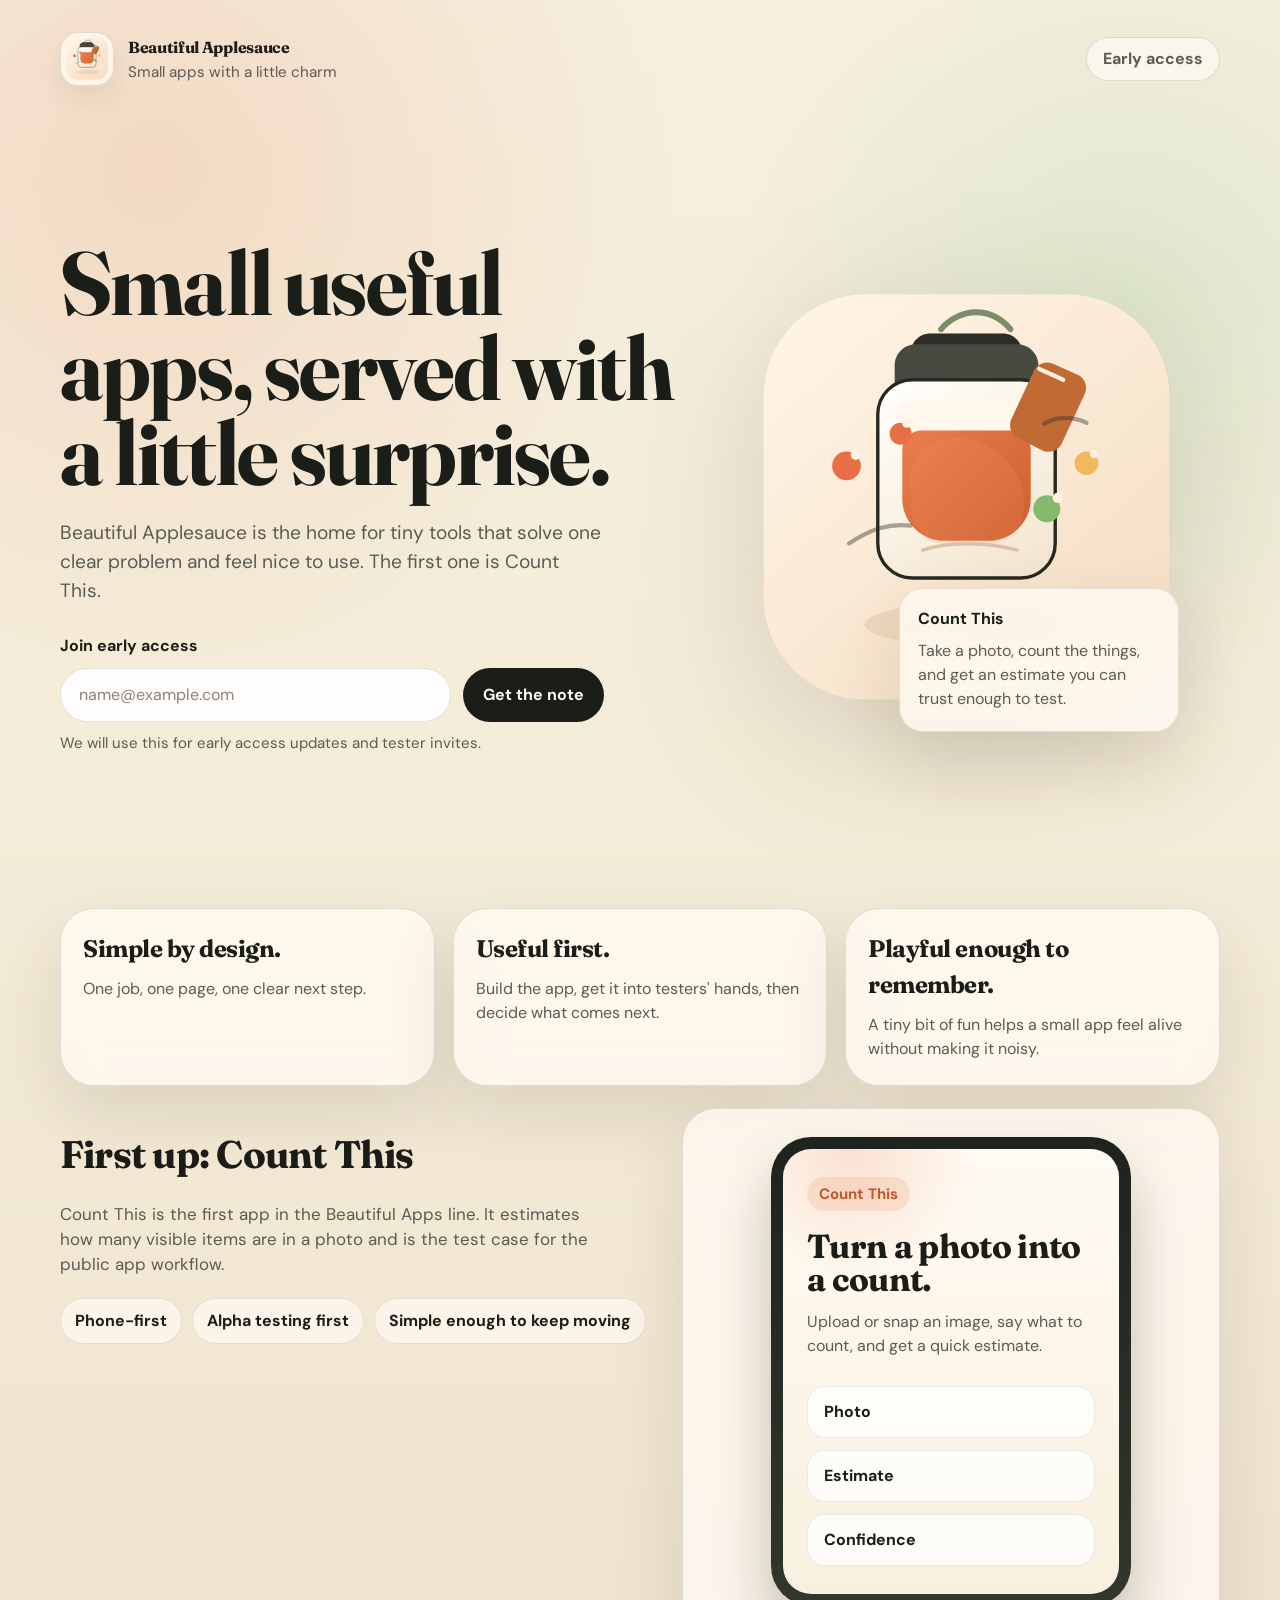
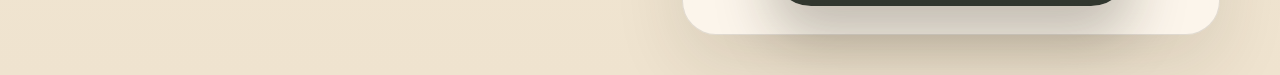
==== index.html @ a37e6dd3 "initial beautiful applesauce site" ====
<!doctype html>
<html lang="en">
  <head>
    <meta charset="UTF-8" />
    <meta name="viewport" content="width=device-width, initial-scale=1.0" />
    <meta name="description" content="Beautiful Applesauce is a playful, simple launch page for Beautiful Apps and the first test app, Count This." />
    <meta name="theme-color" content="#f4ead7" />
    <title>Beautiful Applesauce</title>
    <link rel="preconnect" href="https://fonts.googleapis.com" />
    <link rel="preconnect" href="https://fonts.gstatic.com" crossorigin />
    <link
      href="https://fonts.googleapis.com/css2?family=Fraunces:opsz,wght@9..144,400;9..144,500;9..144,700&family=DM+Sans:wght@400;500;700&display=swap"
      rel="stylesheet"
    />
    <link rel="stylesheet" href="assets/styles.css" />
  </head>
  <body>
    <div class="page-shell">
      <header class="site-header">
        <a class="brand" href="/" aria-label="Beautiful Applesauce home">
          <span class="brand-mark" aria-hidden="true">
            <img src="assets/hero-mark.svg" alt="" />
          </span>
          <span class="brand-copy">
            <span class="brand-name">Beautiful Applesauce</span>
            <span class="brand-subtitle">Small apps with a little charm</span>
          </span>
        </a>
        <a class="header-link" href="mailto:hello@beautifulapplesauce.com?subject=Beautiful%20Applesauce%20early%20access">Early access</a>
      </header>

      <main>
        <section class="hero">
          <div class="hero-copy">
            <h1>Small useful apps, served with a little surprise.</h1>
            <p class="lead">
              Beautiful Applesauce is the home for tiny tools that solve one clear problem and feel nice to use.
              The first one is Count This.
            </p>

            <form class="signup" id="signup-form">
              <label for="signup-email">Join early access</label>
              <div class="signup-row">
                <input id="signup-email" name="email" type="email" placeholder="name@example.com" autocomplete="email" />
                <button type="submit">Get the note</button>
              </div>
              <p class="signup-note">We will use this for early access updates and tester invites.</p>
            </form>
          </div>

          <div class="hero-visual" aria-hidden="true">
            <img src="assets/hero-mark.svg" alt="" class="hero-art" />
            <div class="visual-card">
              <p class="visual-title">Count This</p>
              <p class="visual-body">Take a photo, count the things, and get an estimate you can trust enough to test.</p>
            </div>
          </div>
        </section>

        <section class="feature-band">
          <div class="feature">
            <h2>Simple by design.</h2>
            <p>One job, one page, one clear next step.</p>
          </div>
          <div class="feature">
            <h2>Useful first.</h2>
            <p>Build the app, get it into testers' hands, then decide what comes next.</p>
          </div>
          <div class="feature">
            <h2>Playful enough to remember.</h2>
            <p>A tiny bit of fun helps a small app feel alive without making it noisy.</p>
          </div>
        </section>

        <section class="app-teaser" id="count-this">
          <div class="teaser-copy">
            <h2>First up: Count This</h2>
            <p>
              Count This is the first app in the Beautiful Apps line. It estimates how many visible items are in a photo and
              is the test case for the public app workflow.
            </p>
            <ul>
              <li>Phone-first</li>
              <li>Alpha testing first</li>
              <li>Simple enough to keep moving</li>
            </ul>
          </div>
          <div class="teaser-panel">
            <div class="phone-shell">
              <div class="phone-screen">
                <span class="chip">Count This</span>
                <h3>Turn a photo into a count.</h3>
                <p>Upload or snap an image, say what to count, and get a quick estimate.</p>
                <div class="phone-stats">
                  <span>Photo</span>
                  <span>Estimate</span>
                  <span>Confidence</span>
                </div>
              </div>
            </div>
          </div>
        </section>
      </main>
    </div>
    <script src="assets/site.js"></script>
  </body>
</html>
---- assets/styles.css ----
:root {
  --bg: #f6efdf;
  --bg-alt: #f2e2c8;
  --surface: rgba(255, 250, 242, 0.78);
  --surface-strong: #fff8ee;
  --text: #1b1d18;
  --muted: #5a5c54;
  --line: rgba(27, 29, 24, 0.12);
  --accent: #e36f3d;
  --accent-dark: #c6552a;
  --accent-soft: #f8d2bf;
  --shadow: 0 28px 70px rgba(47, 39, 21, 0.12);
  --radius-xl: 34px;
  --radius-lg: 26px;
  --radius-md: 18px;
  --radius-sm: 12px;
  --max: 1160px;
}

* {
  box-sizing: border-box;
}

html {
  scroll-behavior: smooth;
}

body {
  margin: 0;
  min-height: 100vh;
  color: var(--text);
  background:
    radial-gradient(circle at 12% 10%, rgba(227, 111, 61, 0.16), transparent 28%),
    radial-gradient(circle at 88% 18%, rgba(189, 221, 183, 0.4), transparent 22%),
    linear-gradient(180deg, var(--bg) 0%, #f4ecd8 50%, #efe3cf 100%);
  font-family: "DM Sans", system-ui, sans-serif;
  line-height: 1.5;
}

body.links-page {
  background:
    radial-gradient(circle at 50% 0%, rgba(227, 111, 61, 0.12), transparent 26%),
    linear-gradient(180deg, var(--bg) 0%, #f1e4d1 100%);
}

a {
  color: inherit;
  text-decoration: none;
}

button,
input {
  font: inherit;
}

.page-shell {
  width: min(var(--max), calc(100vw - 48px));
  margin: 0 auto;
  padding: 24px 0 40px;
}

.site-header {
  display: flex;
  align-items: center;
  justify-content: space-between;
  gap: 16px;
  padding: 8px 0 26px;
}

.site-header.compact {
  padding-bottom: 18px;
}

.brand {
  display: inline-flex;
  align-items: center;
  gap: 14px;
}

.brand-mark {
  display: grid;
  place-items: center;
  width: 54px;
  height: 54px;
  border-radius: 18px;
  background: rgba(255, 248, 238, 0.84);
  border: 1px solid var(--line);
  box-shadow: 0 12px 26px rgba(54, 38, 16, 0.08);
  overflow: hidden;
}

.brand-mark img,
.hero-art {
  display: block;
  width: 100%;
  height: 100%;
  object-fit: cover;
}

.brand-copy {
  display: grid;
  gap: 2px;
}

.brand-name,
.hero h1,
.feature h2,
.app-teaser h2,
.phone-screen h3,
.links-intro h1,
.link-card h2 {
  font-family: "Fraunces", Georgia, serif;
  letter-spacing: -0.02em;
}

.brand-name {
  font-size: 1rem;
  font-weight: 700;
}

.brand-subtitle,
.header-link,
.signup-note,
.feature p,
.teaser-copy p,
.phone-screen p,
.links-intro p,
.link-card p {
  color: var(--muted);
}

.brand-subtitle {
  font-size: 0.95rem;
}

.header-link {
  display: inline-flex;
  align-items: center;
  min-height: 44px;
  padding: 0 16px;
  border-radius: 999px;
  border: 1px solid var(--line);
  background: rgba(255, 250, 244, 0.72);
  font-weight: 700;
}

.header-link.muted {
  font-weight: 500;
}

.hero {
  display: grid;
  grid-template-columns: minmax(0, 1.1fr) minmax(320px, 0.9fr);
  align-items: center;
  gap: 34px;
  min-height: calc(100vh - 130px);
}

.hero-copy {
  max-width: 700px;
}

.hero h1 {
  margin: 0;
  font-size: clamp(3.4rem, 7vw, 6.8rem);
  line-height: 0.95;
  max-width: 11ch;
}

.lead {
  margin: 24px 0 0;
  font-size: clamp(1.1rem, 1.5vw, 1.3rem);
  max-width: 34rem;
  color: var(--muted);
}

.signup {
  margin-top: 28px;
  display: grid;
  gap: 10px;
  max-width: 34rem;
}

.signup label {
  font-weight: 700;
}

.signup-row {
  display: flex;
  gap: 12px;
  flex-wrap: wrap;
}

.signup input {
  flex: 1 1 220px;
  min-height: 54px;
  padding: 0 18px;
  border-radius: 999px;
  border: 1px solid var(--line);
  background: rgba(255, 255, 255, 0.88);
  color: var(--text);
}

.signup input::placeholder {
  color: #8a8574;
}

.signup button,
.link-button {
  min-height: 54px;
  padding: 0 20px;
  border: 0;
  border-radius: 999px;
  background: var(--text);
  color: #fff8ef;
  font-weight: 700;
  display: inline-flex;
  align-items: center;
  justify-content: center;
  transition: transform 0.18s ease, background 0.18s ease;
}

.signup button:hover,
.link-button:hover,
.header-link:hover {
  transform: translateY(-1px);
}

.signup-note {
  margin: 0;
  font-size: 0.94rem;
}

.hero-visual {
  position: relative;
  display: grid;
  place-items: center;
  min-height: 560px;
}

.hero-art {
  width: min(100%, 540px);
  height: auto;
  filter: drop-shadow(0 36px 70px rgba(55, 37, 12, 0.16));
}

.visual-card {
  position: absolute;
  right: 8%;
  bottom: 8%;
  width: min(280px, 74%);
  padding: 18px 18px 20px;
  border-radius: 24px;
  border: 1px solid rgba(27, 29, 24, 0.1);
  background: rgba(255, 250, 242, 0.82);
  box-shadow: var(--shadow);
  backdrop-filter: blur(16px);
}

.visual-title,
.chip {
  margin: 0;
  font-weight: 700;
}

.visual-body {
  margin: 8px 0 0;
  color: var(--muted);
}

.feature-band {
  margin-top: 26px;
  display: grid;
  grid-template-columns: repeat(3, minmax(0, 1fr));
  gap: 18px;
}

.feature,
.teaser-panel,
.links-intro,
.link-card {
  border-radius: var(--radius-xl);
  border: 1px solid var(--line);
  background: var(--surface);
  box-shadow: var(--shadow);
  backdrop-filter: blur(18px);
}

.feature {
  padding: 22px 22px 24px;
}

.feature h2 {
  margin: 0 0 10px;
  font-size: 1.5rem;
}

.feature p {
  margin: 0;
}

.app-teaser {
  margin-top: 22px;
  display: grid;
  grid-template-columns: minmax(0, 1fr) minmax(360px, 0.9fr);
  gap: 24px;
  align-items: stretch;
}

.teaser-copy {
  padding: 18px 8px 18px 0;
}

.app-teaser h2 {
  margin: 0;
  font-size: clamp(2.2rem, 3vw, 3.3rem);
}

.teaser-copy p {
  margin: 18px 0 0;
  max-width: 34rem;
  font-size: 1.06rem;
}

.teaser-copy ul {
  margin: 20px 0 0;
  padding: 0;
  list-style: none;
  display: flex;
  flex-wrap: wrap;
  gap: 10px;
}

.teaser-copy li {
  padding: 10px 14px;
  border-radius: 999px;
  border: 1px solid rgba(27, 29, 24, 0.1);
  background: rgba(255, 248, 238, 0.8);
  font-weight: 700;
}

.teaser-panel {
  display: grid;
  place-items: center;
  padding: 28px;
}

.phone-shell {
  width: min(100%, 360px);
  padding: 12px;
  border-radius: 40px;
  background: linear-gradient(180deg, #1f221d, #31372f);
  box-shadow: 0 32px 56px rgba(23, 18, 8, 0.25);
}

.phone-screen {
  min-height: 440px;
  border-radius: 28px;
  padding: 28px 24px;
  background:
    radial-gradient(circle at 20% 0%, rgba(227, 111, 61, 0.18), transparent 24%),
    linear-gradient(180deg, #fffaf2 0%, #f8f0df 100%);
}

.chip {
  display: inline-flex;
  align-items: center;
  min-height: 34px;
  padding: 0 12px;
  border-radius: 999px;
  background: rgba(227, 111, 61, 0.14);
  color: var(--accent-dark);
  font-size: 0.94rem;
}

.phone-screen h3 {
  margin: 18px 0 0;
  font-size: clamp(1.9rem, 2.6vw, 2.5rem);
  line-height: 1;
}

.phone-screen p {
  margin: 14px 0 0;
  font-size: 1rem;
}

.phone-stats {
  margin-top: 28px;
  display: grid;
  gap: 12px;
}

.phone-stats span {
  display: flex;
  align-items: center;
  min-height: 52px;
  padding: 0 16px;
  border-radius: 18px;
  background: rgba(255, 255, 255, 0.76);
  border: 1px solid rgba(27, 29, 24, 0.08);
  font-weight: 700;
}

.links-shell {
  width: min(860px, calc(100vw - 48px));
}

.links-main {
  display: grid;
  gap: 18px;
  padding-bottom: 12px;
}

.links-intro {
  padding: 28px;
}

.links-intro h1 {
  margin: 0;
  font-size: clamp(2.4rem, 4vw, 4rem);
}

.links-intro p {
  margin: 14px 0 0;
  max-width: 42rem;
  font-size: 1.06rem;
}

.link-list {
  display: grid;
  gap: 16px;
}

.link-card {
  display: flex;
  align-items: center;
  justify-content: space-between;
  gap: 18px;
  padding: 24px 26px;
}

.link-card h2 {
  margin: 0;
  font-size: 1.8rem;
}

.link-card p {
  margin: 8px 0 0;
}

.link-button {
  flex: 0 0 auto;
  white-space: nowrap;
}

@media (max-width: 980px) {
  .hero,
  .app-teaser,
  .feature-band {
    grid-template-columns: 1fr;
  }

  .hero {
    min-height: auto;
    padding-top: 8px;
  }

  .hero-visual {
    min-height: 0;
    order: -1;
  }

  .feature-band {
    margin-top: 20px;
  }
}

@media (max-width: 720px) {
  .page-shell {
    width: min(var(--max), calc(100vw - 28px));
    padding-top: 16px;
  }

  .site-header,
  .link-card {
    flex-direction: column;
    align-items: flex-start;
  }

  .hero h1 {
    max-width: 12ch;
    font-size: clamp(3rem, 14vw, 4.6rem);
  }

  .signup-row {
    width: 100%;
  }

  .signup button,
  .link-button {
    width: 100%;
  }

  .visual-card {
    position: static;
    width: 100%;
    margin-top: 14px;
  }
}
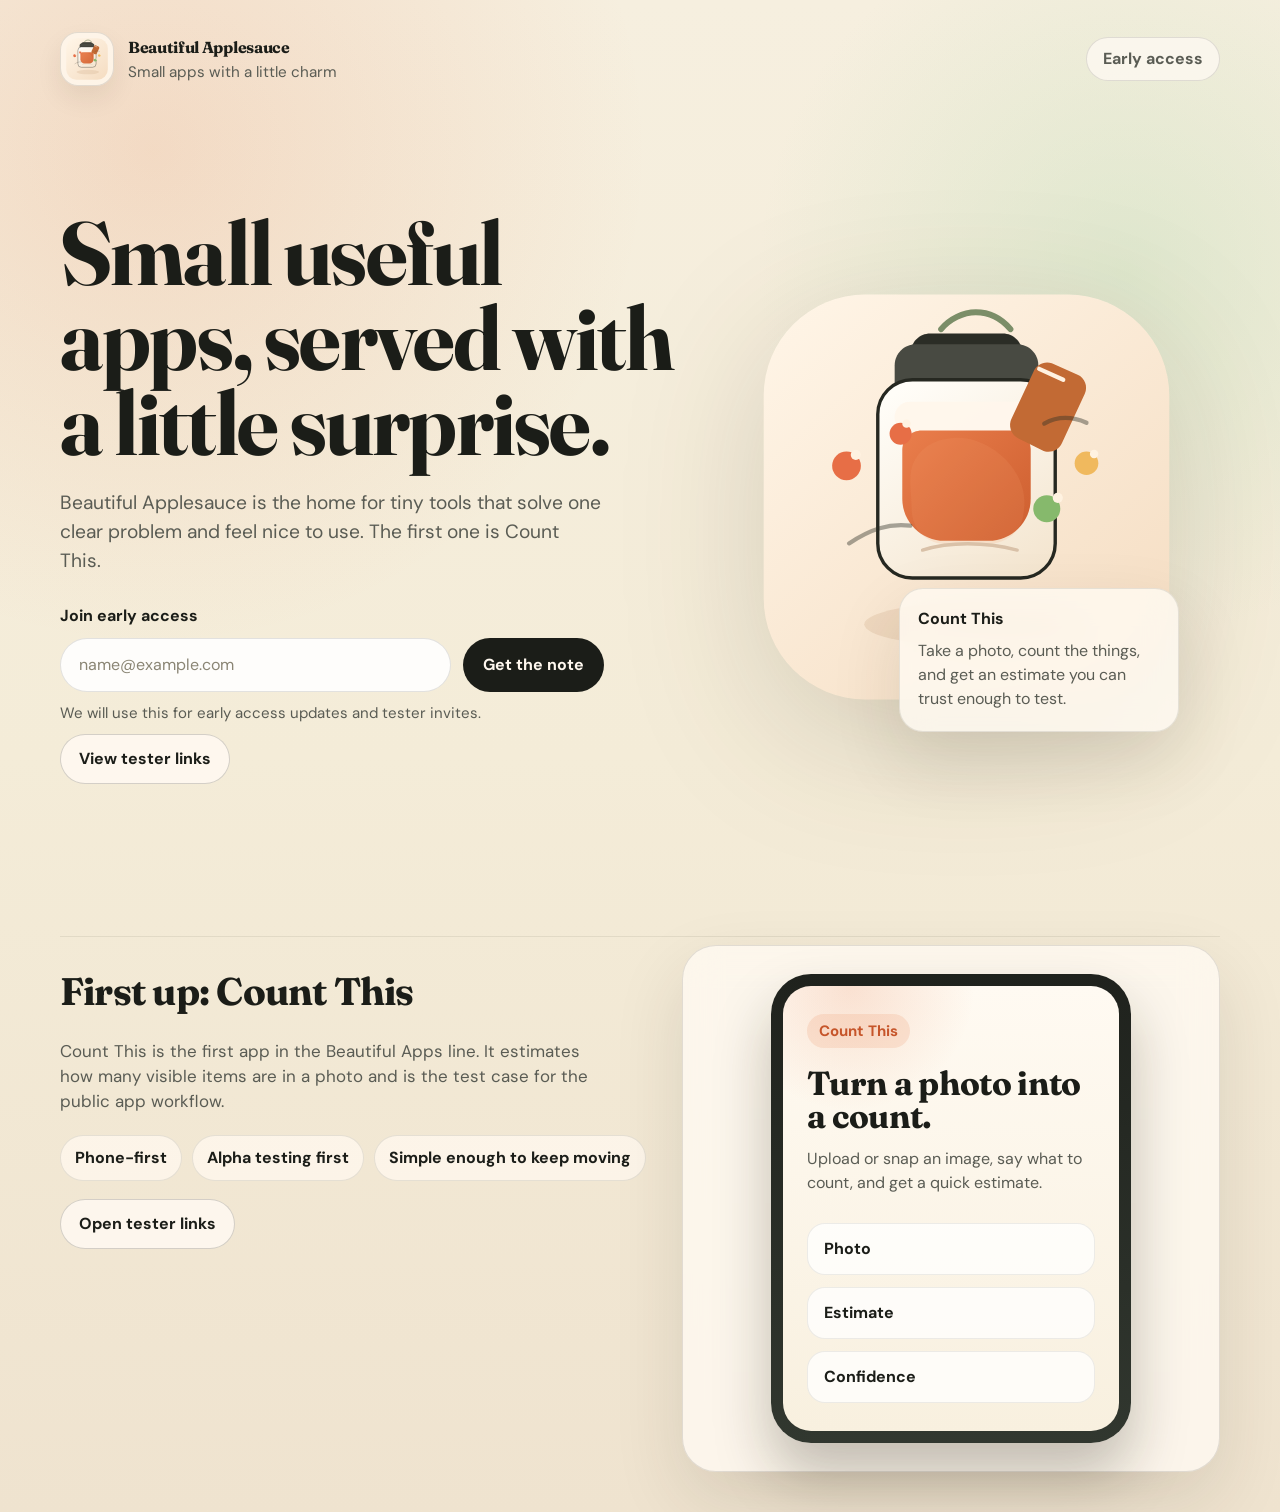
==== commit 2fa75474: "refine landing page" ====
--- a/index.html
+++ b/index.html
@@ -45,6 +45,7 @@
                 <button type="submit">Get the note</button>
               </div>
               <p class="signup-note">We will use this for early access updates and tester invites.</p>
+              <a class="secondary-button" href="/links">View tester links</a>
             </form>
           </div>
 
@@ -54,21 +55,6 @@
               <p class="visual-title">Count This</p>
               <p class="visual-body">Take a photo, count the things, and get an estimate you can trust enough to test.</p>
             </div>
-          </div>
-        </section>
-
-        <section class="feature-band">
-          <div class="feature">
-            <h2>Simple by design.</h2>
-            <p>One job, one page, one clear next step.</p>
-          </div>
-          <div class="feature">
-            <h2>Useful first.</h2>
-            <p>Build the app, get it into testers' hands, then decide what comes next.</p>
-          </div>
-          <div class="feature">
-            <h2>Playful enough to remember.</h2>
-            <p>A tiny bit of fun helps a small app feel alive without making it noisy.</p>
           </div>
         </section>
 
@@ -84,6 +70,7 @@
               <li>Alpha testing first</li>
               <li>Simple enough to keep moving</li>
             </ul>
+            <a class="teaser-button" href="/links">Open tester links</a>
           </div>
           <div class="teaser-panel">
             <div class="phone-shell">
--- a/assets/styles.css
+++ b/assets/styles.css
@@ -231,6 +231,26 @@
   font-size: 0.94rem;
 }
 
+.secondary-button,
+.teaser-button {
+  display: inline-flex;
+  align-items: center;
+  justify-content: center;
+  min-height: 50px;
+  padding: 0 18px;
+  border-radius: 999px;
+  border: 1px solid rgba(27, 29, 24, 0.18);
+  background: rgba(255, 250, 242, 0.84);
+  font-weight: 700;
+  width: fit-content;
+  transition: transform 0.18s ease, background 0.18s ease;
+}
+
+.secondary-button:hover,
+.teaser-button:hover {
+  transform: translateY(-1px);
+}
+
 .hero-visual {
   position: relative;
   display: grid;
@@ -268,14 +288,6 @@
   color: var(--muted);
 }
 
-.feature-band {
-  margin-top: 26px;
-  display: grid;
-  grid-template-columns: repeat(3, minmax(0, 1fr));
-  gap: 18px;
-}
-
-.feature,
 .teaser-panel,
 .links-intro,
 .link-card {
@@ -286,25 +298,14 @@
   backdrop-filter: blur(18px);
 }
 
-.feature {
-  padding: 22px 22px 24px;
-}
-
-.feature h2 {
-  margin: 0 0 10px;
-  font-size: 1.5rem;
-}
-
-.feature p {
-  margin: 0;
-}
-
 .app-teaser {
-  margin-top: 22px;
+  margin-top: 54px;
   display: grid;
   grid-template-columns: minmax(0, 1fr) minmax(360px, 0.9fr);
   gap: 24px;
   align-items: stretch;
+  padding-top: 8px;
+  border-top: 1px solid rgba(27, 29, 24, 0.08);
 }
 
 .teaser-copy {
@@ -339,6 +340,11 @@
   font-weight: 700;
 }
 
+.teaser-button {
+  margin-top: 18px;
+  color: var(--text);
+}
+
 .teaser-panel {
   display: grid;
   place-items: center;
@@ -470,9 +476,6 @@
     order: -1;
   }
 
-  .feature-band {
-    margin-top: 20px;
-  }
 }
 
 @media (max-width: 720px) {
@@ -507,4 +510,3 @@
     margin-top: 14px;
   }
 }
-
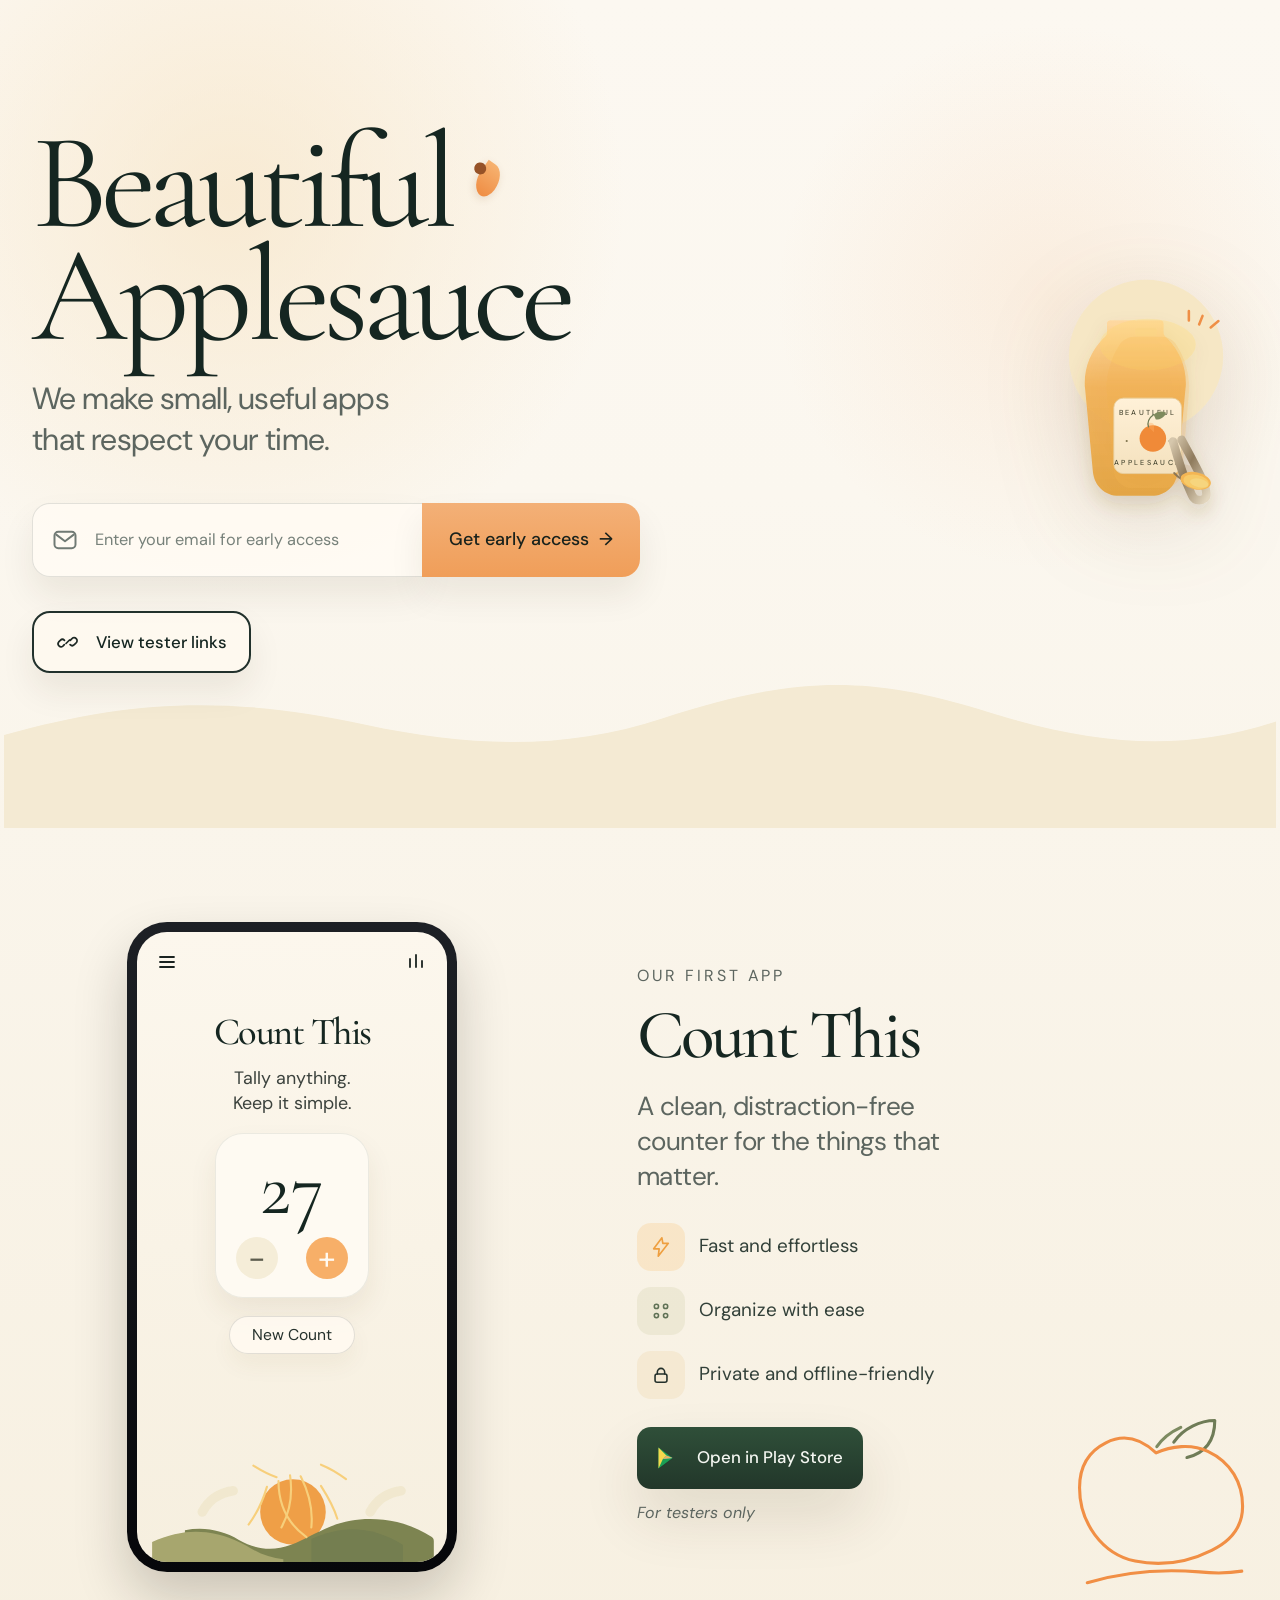
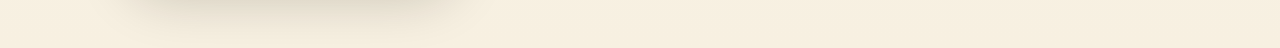
==== commit 67184c8e: "match landing page to mockup" ====
--- a/index.html
+++ b/index.html
@@ -3,92 +3,326 @@
   <head>
     <meta charset="UTF-8" />
     <meta name="viewport" content="width=device-width, initial-scale=1.0" />
-    <meta name="description" content="Beautiful Applesauce is a playful, simple launch page for Beautiful Apps and the first test app, Count This." />
-    <meta name="theme-color" content="#f4ead7" />
+    <meta
+      name="description"
+      content="Beautiful Applesauce makes small, useful apps that respect your time. Count This is the first alpha app."
+    />
+    <meta name="theme-color" content="#fbf7ef" />
     <title>Beautiful Applesauce</title>
     <link rel="preconnect" href="https://fonts.googleapis.com" />
     <link rel="preconnect" href="https://fonts.gstatic.com" crossorigin />
     <link
-      href="https://fonts.googleapis.com/css2?family=Fraunces:opsz,wght@9..144,400;9..144,500;9..144,700&family=DM+Sans:wght@400;500;700&display=swap"
+      href="https://fonts.googleapis.com/css2?family=Cormorant+Garamond:wght@400;500;600;700&family=DM+Sans:wght@400;500;700&display=swap"
       rel="stylesheet"
     />
     <link rel="stylesheet" href="assets/styles.css" />
   </head>
-  <body>
-    <div class="page-shell">
-      <header class="site-header">
-        <a class="brand" href="/" aria-label="Beautiful Applesauce home">
-          <span class="brand-mark" aria-hidden="true">
-            <img src="assets/hero-mark.svg" alt="" />
-          </span>
-          <span class="brand-copy">
-            <span class="brand-name">Beautiful Applesauce</span>
-            <span class="brand-subtitle">Small apps with a little charm</span>
-          </span>
-        </a>
-        <a class="header-link" href="mailto:hello@beautifulapplesauce.com?subject=Beautiful%20Applesauce%20early%20access">Early access</a>
-      </header>
-
-      <main>
-        <section class="hero">
-          <div class="hero-copy">
-            <h1>Small useful apps, served with a little surprise.</h1>
-            <p class="lead">
-              Beautiful Applesauce is the home for tiny tools that solve one clear problem and feel nice to use.
-              The first one is Count This.
-            </p>
-
-            <form class="signup" id="signup-form">
-              <label for="signup-email">Join early access</label>
-              <div class="signup-row">
-                <input id="signup-email" name="email" type="email" placeholder="name@example.com" autocomplete="email" />
-                <button type="submit">Get the note</button>
+  <body class="home-page">
+    <main class="page">
+      <section class="hero-section">
+        <div class="hero-copy">
+          <div class="title-wrap">
+            <h1 class="hero-title">
+              <span>Beautiful</span>
+              <span>Applesauce</span>
+            </h1>
+            <span class="title-mark" aria-hidden="true"></span>
+          </div>
+
+          <p class="hero-lede">We make small, useful apps that respect your time.</p>
+
+          <form class="early-access" id="signup-form">
+            <div class="signup-row">
+              <label class="signup-field" for="signup-email">
+                <svg class="field-icon" viewBox="0 0 24 24" aria-hidden="true">
+                  <rect x="3" y="5" width="18" height="14" rx="3.2" fill="none" stroke="currentColor" stroke-width="1.7" />
+                  <path d="M4.5 7.4 12 13.1 19.5 7.4" fill="none" stroke="currentColor" stroke-width="1.7" stroke-linecap="round" stroke-linejoin="round" />
+                </svg>
+                <input
+                  id="signup-email"
+                  name="email"
+                  type="email"
+                  placeholder="Enter your email for early access"
+                  autocomplete="email"
+                />
+              </label>
+
+              <button type="submit" class="primary-button">
+                <span>Get early access</span>
+                <span aria-hidden="true">&rarr;</span>
+              </button>
+            </div>
+          </form>
+
+          <a class="ghost-button" href="/links">
+            <svg class="ghost-icon" viewBox="0 0 24 24" aria-hidden="true">
+              <path
+                d="M10 13.5 13.5 10m-5.2 4.7-1.4 1.4a3 3 0 0 1-4.2-4.2l1.6-1.6a3 3 0 0 1 4.2 0m5.8 0 1.4-1.4a3 3 0 1 1 4.2 4.2l-1.6 1.6a3 3 0 0 1-4.2 0"
+                fill="none"
+                stroke="currentColor"
+                stroke-width="1.7"
+                stroke-linecap="round"
+                stroke-linejoin="round"
+              />
+            </svg>
+            <span>View tester links</span>
+          </a>
+        </div>
+
+        <div class="hero-art" aria-hidden="true">
+          <svg class="jar-illustration" viewBox="0 0 700 640" role="presentation">
+            <defs>
+              <linearGradient id="jarGlass" x1="0%" x2="0%" y1="0%" y2="100%">
+                <stop offset="0%" stop-color="#ffd79d" stop-opacity="0.98" />
+                <stop offset="38%" stop-color="#f2ad4d" stop-opacity="0.94" />
+                <stop offset="100%" stop-color="#e49f34" stop-opacity="0.98" />
+              </linearGradient>
+              <linearGradient id="jarLabel" x1="0%" x2="0%" y1="0%" y2="100%">
+                <stop offset="0%" stop-color="#fff1d8" />
+                <stop offset="100%" stop-color="#f4e1bd" />
+              </linearGradient>
+              <linearGradient id="spoonMetal" x1="0%" x2="100%" y1="0%" y2="100%">
+                <stop offset="0%" stop-color="#d6c7ac" />
+                <stop offset="45%" stop-color="#8f7b5d" />
+                <stop offset="100%" stop-color="#e3d7bf" />
+              </linearGradient>
+              <filter id="jarShadow" x="-20%" y="-20%" width="160%" height="170%">
+                <feDropShadow dx="0" dy="22" stdDeviation="20" flood-color="#7a5e28" flood-opacity="0.18" />
+              </filter>
+            </defs>
+
+            <ellipse cx="462" cy="250" rx="180" ry="178" fill="#f6e7c5" />
+            <g transform="translate(0 8)" filter="url(#jarShadow)">
+              <ellipse cx="490" cy="510" rx="98" ry="20" fill="#af8b54" opacity="0.18" />
+              <g transform="translate(370 158)">
+                <path
+                  d="M65 8c0-6 4-8 8-8h52c4 0 8 2 8 8v22c0 6 6 10 10 14 26 27 42 62 42 103 0 5 0 9-1 14l-18 192c-3 33-28 57-61 57h-76c-33 0-58-24-61-57l-18-192c-1-5-1-9-1-14 0-41 16-76 42-103 4-4 10-8 10-14V8c0-6 4-8 8-8h56c4 0 8 2 8 8Z"
+                  fill="url(#jarGlass)"
+                  opacity="0.9"
+                />
+                <path
+                  d="M73 18h38c3 0 6 2 6 5v9c0 3-3 6-6 6H73c-3 0-6-3-6-6v-9c0-3 3-5 6-5Z"
+                  fill="#f8d58c"
+                  opacity="0.45"
+                />
+                <ellipse cx="96" cy="57" rx="112" ry="60" fill="#ffd86a" opacity="0.28" />
+                <path
+                  d="M0 160c0-38 11-73 30-102 8-12 21-19 34-19h65c14 0 26 7 34 19 19 29 30 64 30 102l-16 190c-2 24-21 42-45 42H61c-24 0-43-18-45-42L0 160Z"
+                  fill="#f6b24d"
+                  opacity="0.22"
+                />
+                <rect x="17" y="182" width="158" height="176" rx="22" fill="url(#jarLabel)" stroke="#e8cf9f" stroke-width="2" />
+                <text
+                  x="96"
+                  y="221"
+                  text-anchor="middle"
+                  font-family="DM Sans, Arial, sans-serif"
+                  font-size="17"
+                  font-weight="500"
+                  letter-spacing="0.32em"
+                  fill="#4c4b36"
+                >
+                  BEAUTIFUL
+                </text>
+                <text
+                  x="96"
+                  y="337"
+                  text-anchor="middle"
+                  font-family="DM Sans, Arial, sans-serif"
+                  font-size="17"
+                  font-weight="500"
+                  letter-spacing="0.32em"
+                  fill="#4c4b36"
+                >
+                  APPLESAUCE
+                </text>
+                <path d="M77 276c0-17 14-31 31-31s31 14 31 31-14 31-31 31-31-14-31-31Z" fill="#f08a37" />
+                <path d="M95 247c0-10 16-10 16 0v15" fill="#ffac63" opacity="0.4" />
+                <path d="M98 249c-4-12 1-21 12-29" fill="none" stroke="#6e7b55" stroke-width="3" stroke-linecap="round" />
+                <path d="M110 221c9-9 19-9 29-5-4 10-12 16-24 16" fill="#7e8a5d" />
+                <circle cx="47" cy="282" r="2.5" fill="#7f734e" />
+                <circle cx="147" cy="282" r="2.5" fill="#7f734e" />
+              </g>
+
+              <path
+                d="M545 437c17 32 34 63 46 88 7 15 12 31 12 39 0 8-7 14-17 14-8 0-14-5-17-12-17-36-33-85-44-125"
+                fill="none"
+                stroke="url(#spoonMetal)"
+                stroke-width="20"
+                stroke-linecap="round"
+              />
+              <path
+                d="M596 524c-5 4-14 8-25 9-18 2-32-5-43-18"
+                fill="none"
+                stroke="#7d6b52"
+                stroke-width="5"
+                stroke-linecap="round"
+                opacity="0.85"
+              />
+              <ellipse cx="578" cy="533" rx="36" ry="20" transform="rotate(12 578 533)" fill="#f4b553" />
+              <ellipse cx="579" cy="535" rx="30" ry="16" transform="rotate(12 579 535)" fill="#f7ca68" />
+              <ellipse cx="586" cy="538" rx="22" ry="10" transform="rotate(12 586 538)" fill="#f5d783" opacity="0.8" />
+            </g>
+
+            <path d="M562 167v-22m24 31 8-20m19 27 18-15" fill="none" stroke="#ef8f46" stroke-width="6" stroke-linecap="round" />
+          </svg>
+        </div>
+
+        <svg class="wave-divider" viewBox="0 0 1440 180" preserveAspectRatio="none" aria-hidden="true">
+          <path
+            d="M0 92C150 56 264 56 408 82c123 22 229 24 338-6 143-39 229-42 360-8 132 35 227 40 334 11v101H0V92Z"
+            fill="#f4ead3"
+          />
+        </svg>
+      </section>
+
+      <section class="feature-section">
+        <div class="phone-figure" aria-hidden="true">
+          <div class="phone-shell">
+            <div class="phone-screen">
+              <div class="phone-top">
+                <svg class="top-icon" viewBox="0 0 24 24" aria-hidden="true">
+                  <path d="M5 7h14M5 12h14M5 17h14" fill="none" stroke="currentColor" stroke-width="1.8" stroke-linecap="round" />
+                </svg>
+                <svg class="top-icon bars" viewBox="0 0 24 24" aria-hidden="true">
+                  <path d="M6 17V9m6 8V5m6 12v-6" fill="none" stroke="currentColor" stroke-width="1.8" stroke-linecap="round" />
+                </svg>
               </div>
-              <p class="signup-note">We will use this for early access updates and tester invites.</p>
-              <a class="secondary-button" href="/links">View tester links</a>
-            </form>
-          </div>
-
-          <div class="hero-visual" aria-hidden="true">
-            <img src="assets/hero-mark.svg" alt="" class="hero-art" />
-            <div class="visual-card">
-              <p class="visual-title">Count This</p>
-              <p class="visual-body">Take a photo, count the things, and get an estimate you can trust enough to test.</p>
+
+              <div class="phone-copy">
+                <h2>Count This</h2>
+                <p>Tally anything.<br />Keep it simple.</p>
+              </div>
+
+              <div class="counter-card">
+                <span class="counter-value">27</span>
+                <div class="counter-actions">
+                  <span class="counter-dot">−</span>
+                  <span class="counter-dot plus">+</span>
+                </div>
+              </div>
+
+              <button class="new-count-button" type="button">New Count</button>
+
+              <svg class="landscape-art" viewBox="0 0 290 170" aria-hidden="true">
+                <defs>
+                  <linearGradient id="landSky" x1="0%" x2="0%" y1="0%" y2="100%">
+                    <stop offset="0%" stop-color="#fbf4df" />
+                    <stop offset="100%" stop-color="#f2e4bf" />
+                  </linearGradient>
+                </defs>
+                <rect x="0" y="0" width="290" height="170" fill="none" />
+                <circle cx="146" cy="114" r="34" fill="#ef9f47" />
+                <path
+                  d="M34 133c20-4 39 0 56 10 18 10 35 12 54 5 13-5 26-13 41-19 17-7 35-9 55-7 18 2 34 8 50 18 1 1 2 2 2 4v24H34Z"
+                  fill="#7d8451"
+                />
+                <path d="M0 145c20-9 38-12 56-10 17 2 32 8 47 17 10 6 21 10 33 11v8H0Z" fill="#a7a66e" />
+                <path d="M165 142c14-6 28-10 42-10 18 0 35 5 53 16v25h-95Z" fill="#747e50" />
+                <path d="M131 82c0 29 12 46 29 58" fill="none" stroke="#f7cf7b" stroke-width="2.2" stroke-linecap="round" />
+                <path d="M143 76c3 21 0 38-9 54" fill="none" stroke="#f7cf7b" stroke-width="2.2" stroke-linecap="round" />
+                <path d="M154 77c9 18 13 35 11 53" fill="none" stroke="#f7cf7b" stroke-width="2.2" stroke-linecap="round" />
+                <path d="M119 88c-4 14-10 27-19 39" fill="none" stroke="#f7cf7b" stroke-width="2.2" stroke-linecap="round" />
+                <path d="M175 87c7 11 13 21 17 34" fill="none" stroke="#f7cf7b" stroke-width="2.2" stroke-linecap="round" />
+                <path d="M105 66c8 5 15 9 24 12" fill="none" stroke="#f7cf7b" stroke-width="2.2" stroke-linecap="round" />
+                <path d="M175 65c10 4 18 9 26 15" fill="none" stroke="#f7cf7b" stroke-width="2.2" stroke-linecap="round" />
+                <path d="M52 114c7-13 18-20 32-22" fill="none" stroke="#efe5c7" stroke-width="10" stroke-linecap="round" opacity="0.65" />
+                <path d="M226 114c7-13 18-20 32-22" fill="none" stroke="#efe5c7" stroke-width="10" stroke-linecap="round" opacity="0.65" />
+              </svg>
             </div>
           </div>
-        </section>
-
-        <section class="app-teaser" id="count-this">
-          <div class="teaser-copy">
-            <h2>First up: Count This</h2>
-            <p>
-              Count This is the first app in the Beautiful Apps line. It estimates how many visible items are in a photo and
-              is the test case for the public app workflow.
-            </p>
-            <ul>
-              <li>Phone-first</li>
-              <li>Alpha testing first</li>
-              <li>Simple enough to keep moving</li>
-            </ul>
-            <a class="teaser-button" href="/links">Open tester links</a>
-          </div>
-          <div class="teaser-panel">
-            <div class="phone-shell">
-              <div class="phone-screen">
-                <span class="chip">Count This</span>
-                <h3>Turn a photo into a count.</h3>
-                <p>Upload or snap an image, say what to count, and get a quick estimate.</p>
-                <div class="phone-stats">
-                  <span>Photo</span>
-                  <span>Estimate</span>
-                  <span>Confidence</span>
-                </div>
-              </div>
-            </div>
-          </div>
-        </section>
-      </main>
-    </div>
+        </div>
+
+        <div class="feature-copy">
+          <p class="feature-kicker">OUR FIRST APP</p>
+          <h2>Count This</h2>
+          <p class="feature-lede">A clean, distraction-free counter for the things that matter.</p>
+
+          <ul class="feature-list">
+            <li>
+              <span class="feature-icon icon-fast" aria-hidden="true">
+                <svg viewBox="0 0 24 24">
+                  <path
+                    d="M13 2 4 14h6l-1 8 11-14h-6l-1-6Z"
+                    fill="none"
+                    stroke="currentColor"
+                    stroke-width="1.8"
+                    stroke-linejoin="round"
+                  />
+                </svg>
+              </span>
+              <span>Fast and effortless</span>
+            </li>
+            <li>
+              <span class="feature-icon icon-grid" aria-hidden="true">
+                <svg viewBox="0 0 24 24">
+                  <circle cx="7" cy="7" r="2.3" fill="none" stroke="currentColor" stroke-width="1.7" />
+                  <circle cx="17" cy="7" r="2.3" fill="none" stroke="currentColor" stroke-width="1.7" />
+                  <circle cx="7" cy="17" r="2.3" fill="none" stroke="currentColor" stroke-width="1.7" />
+                  <circle cx="17" cy="17" r="2.3" fill="none" stroke="currentColor" stroke-width="1.7" />
+                </svg>
+              </span>
+              <span>Organize with ease</span>
+            </li>
+            <li>
+              <span class="feature-icon icon-lock" aria-hidden="true">
+                <svg viewBox="0 0 24 24">
+                  <rect x="5.5" y="11" width="13" height="9" rx="2.2" fill="none" stroke="currentColor" stroke-width="1.7" />
+                  <path d="M8 11V8.8a4 4 0 0 1 8 0V11" fill="none" stroke="currentColor" stroke-width="1.7" stroke-linecap="round" />
+                </svg>
+              </span>
+              <span>Private and offline-friendly</span>
+            </li>
+          </ul>
+
+          <a
+            class="play-button"
+            href="https://play.google.com/apps/internaltest/4701193251673856448"
+            target="_blank"
+            rel="noreferrer"
+          >
+            <svg class="play-icon" viewBox="0 0 32 32" aria-hidden="true">
+              <path d="M4 4 20 16 4 28Z" fill="#1b9f55" />
+              <path d="M4 4 13 13 9 17 4 28Z" fill="#f5d84e" />
+              <path d="M13 13 20 16 9 17Z" fill="#4ac0f0" />
+              <path d="M13 13 20 16 28 16 20 16Z" fill="#ec6f3b" opacity="0.0" />
+              <path d="M9 17 20 16 13 13Z" fill="#f7b24f" opacity="0.92" />
+            </svg>
+            <span>Open in Play Store</span>
+          </a>
+
+          <p class="tester-note">For testers only</p>
+        </div>
+
+        <svg class="apple-outline" viewBox="0 0 220 240" aria-hidden="true">
+          <path
+            d="M124 36c12-18 35-28 53-28 0 25-12 42-36 48"
+            fill="none"
+            stroke="#6f7c57"
+            stroke-width="4"
+            stroke-linecap="round"
+            stroke-linejoin="round"
+          />
+          <path
+            d="M101 50c-20-19-42-25-65-13-22 11-34 31-34 58 0 45 29 86 72 95 35 7 69 1 99-14 27-13 40-32 40-57 0-30-15-57-45-71-21-10-48-7-67 2Z"
+            fill="none"
+            stroke="#f18f45"
+            stroke-width="4"
+            stroke-linecap="round"
+            stroke-linejoin="round"
+          />
+          <path
+            d="M133 17c-13 6-23 13-31 25"
+            fill="none"
+            stroke="#7d8b61"
+            stroke-width="4"
+            stroke-linecap="round"
+            stroke-linejoin="round"
+          />
+          <path d="M12 218c47-14 97-18 145-14 20 2 37 2 55-1" fill="none" stroke="#f18f45" stroke-width="4" stroke-linecap="round" />
+        </svg>
+      </section>
+    </main>
     <script src="assets/site.js"></script>
   </body>
 </html>
--- a/assets/styles.css
+++ b/assets/styles.css
@@ -1,20 +1,24 @@
 :root {
-  --bg: #f6efdf;
-  --bg-alt: #f2e2c8;
-  --surface: rgba(255, 250, 242, 0.78);
-  --surface-strong: #fff8ee;
-  --text: #1b1d18;
-  --muted: #5a5c54;
-  --line: rgba(27, 29, 24, 0.12);
-  --accent: #e36f3d;
-  --accent-dark: #c6552a;
-  --accent-soft: #f8d2bf;
-  --shadow: 0 28px 70px rgba(47, 39, 21, 0.12);
+  --page: #fbf7ef;
+  --page-soft: #f3ead7;
+  --cream: #f4ebd7;
+  --cream-strong: #efe1c1;
+  --surface: rgba(255, 251, 243, 0.9);
+  --surface-strong: #fffaf2;
+  --ink: #152621;
+  --muted: #5c655f;
+  --line: rgba(21, 38, 33, 0.14);
+  --line-soft: rgba(21, 38, 33, 0.08);
+  --accent: #f1a463;
+  --accent-strong: #ef8e45;
+  --accent-soft: rgba(241, 164, 99, 0.16);
+  --shadow: 0 28px 58px rgba(57, 40, 11, 0.12);
+  --shadow-soft: 0 18px 34px rgba(57, 40, 11, 0.08);
   --radius-xl: 34px;
   --radius-lg: 26px;
   --radius-md: 18px;
   --radius-sm: 12px;
-  --max: 1160px;
+  --max: 1280px;
 }
 
 * {
@@ -28,19 +32,20 @@
 body {
   margin: 0;
   min-height: 100vh;
-  color: var(--text);
+  color: var(--ink);
   background:
-    radial-gradient(circle at 12% 10%, rgba(227, 111, 61, 0.16), transparent 28%),
-    radial-gradient(circle at 88% 18%, rgba(189, 221, 183, 0.4), transparent 22%),
-    linear-gradient(180deg, var(--bg) 0%, #f4ecd8 50%, #efe3cf 100%);
+    radial-gradient(circle at 18% 12%, rgba(247, 230, 201, 0.75), transparent 22%),
+    radial-gradient(circle at 82% 18%, rgba(245, 183, 131, 0.16), transparent 16%),
+    linear-gradient(180deg, #fcf8f1 0%, #fbf7ef 30%, #f7f0e1 100%);
   font-family: "DM Sans", system-ui, sans-serif;
-  line-height: 1.5;
+  line-height: 1.45;
+  overflow-x: hidden;
 }
 
 body.links-page {
   background:
-    radial-gradient(circle at 50% 0%, rgba(227, 111, 61, 0.12), transparent 26%),
-    linear-gradient(180deg, var(--bg) 0%, #f1e4d1 100%);
+    radial-gradient(circle at 50% 0%, rgba(241, 164, 99, 0.14), transparent 28%),
+    linear-gradient(180deg, #fcf8f1 0%, #f8f1e4 100%);
 }
 
 a {
@@ -53,10 +58,468 @@
   font: inherit;
 }
 
-.page-shell {
-  width: min(var(--max), calc(100vw - 48px));
+button {
+  cursor: pointer;
+}
+
+.sr-only {
+  position: absolute;
+  width: 1px;
+  height: 1px;
+  padding: 0;
+  margin: -1px;
+  overflow: hidden;
+  clip: rect(0, 0, 0, 0);
+  white-space: nowrap;
+  border: 0;
+}
+
+.page {
+  width: min(var(--max), calc(100vw - 64px));
   margin: 0 auto;
-  padding: 24px 0 40px;
+  padding: 48px 0 32px;
+}
+
+.hero-section {
+  position: relative;
+  display: grid;
+  grid-template-columns: minmax(0, 1.02fr) minmax(380px, 0.98fr);
+  align-items: center;
+  gap: 24px;
+  min-height: 760px;
+  padding: 18px 0 120px;
+}
+
+.hero-copy {
+  position: relative;
+  z-index: 1;
+  max-width: 700px;
+  padding-top: 28px;
+}
+
+.title-wrap {
+  position: relative;
+  display: inline-block;
+}
+
+.hero-title {
+  margin: 0;
+  color: var(--ink);
+  font-family: "Cormorant Garamond", Georgia, serif;
+  font-size: clamp(5.1rem, 10.8vw, 8.5rem);
+  font-weight: 400;
+  line-height: 0.83;
+  letter-spacing: -0.05em;
+}
+
+.hero-title span {
+  display: block;
+}
+
+.title-mark {
+  position: absolute;
+  top: 36px;
+  right: 70px;
+  width: 22px;
+  height: 34px;
+  border-radius: 0 100% 60% 100%;
+  background: linear-gradient(180deg, #f6b270 0%, #ef8d44 100%);
+  transform: rotate(35deg);
+  box-shadow: 0 3px 8px rgba(130, 76, 20, 0.15);
+}
+
+.title-mark::before {
+  content: "";
+  position: absolute;
+  left: -8px;
+  top: 6px;
+  width: 12px;
+  height: 12px;
+  border-radius: 50%;
+  background: #965227;
+}
+
+.hero-lede {
+  margin: 26px 0 0;
+  max-width: 18ch;
+  color: var(--muted);
+  font-size: clamp(1.5rem, 2.4vw, 2rem);
+  line-height: 1.34;
+  letter-spacing: -0.02em;
+}
+
+.early-access {
+  margin-top: 42px;
+  max-width: 688px;
+}
+
+.signup-row {
+  display: grid;
+  grid-template-columns: minmax(0, 1fr) auto;
+  align-items: stretch;
+}
+
+.signup-field {
+  display: grid;
+  grid-template-columns: auto minmax(0, 1fr);
+  align-items: center;
+  gap: 14px;
+  min-height: 74px;
+  padding: 0 18px 0 18px;
+  border: 1px solid rgba(21, 38, 33, 0.12);
+  border-right: 0;
+  border-radius: 18px 0 0 18px;
+  background: var(--surface);
+  box-shadow: var(--shadow-soft);
+}
+
+.field-icon {
+  width: 28px;
+  height: 28px;
+  color: #707a74;
+  flex: none;
+}
+
+.signup-field input {
+  width: 100%;
+  min-width: 0;
+  border: 0;
+  background: transparent;
+  color: var(--ink);
+  font-size: 1.02rem;
+  outline: none;
+}
+
+.signup-field input::placeholder {
+  color: #77817a;
+  opacity: 1;
+}
+
+.primary-button {
+  display: inline-flex;
+  align-items: center;
+  justify-content: center;
+  gap: 10px;
+  min-width: 218px;
+  padding: 0 24px;
+  border: 0;
+  border-radius: 0 18px 18px 0;
+  background: linear-gradient(180deg, #f3b077 0%, #f09e59 100%);
+  color: #19221c;
+  font-size: 1.12rem;
+  font-weight: 500;
+  box-shadow: var(--shadow-soft);
+}
+
+.ghost-button {
+  display: inline-flex;
+  align-items: center;
+  gap: 16px;
+  min-height: 62px;
+  margin-top: 34px;
+  padding: 0 22px;
+  border: 2px solid #21312c;
+  border-radius: 18px;
+  background: rgba(255, 250, 241, 0.76);
+  box-shadow: var(--shadow-soft);
+  font-size: 1.05rem;
+  font-weight: 500;
+}
+
+.ghost-icon {
+  width: 24px;
+  height: 24px;
+  color: #1d2824;
+}
+
+.hero-art {
+  position: relative;
+  display: grid;
+  place-items: center;
+  align-self: stretch;
+  justify-self: end;
+  align-self: center;
+  min-height: 640px;
+}
+
+.jar-illustration {
+  width: min(100%, 680px);
+  height: auto;
+  overflow: visible;
+  filter: drop-shadow(0 24px 44px rgba(96, 65, 18, 0.16));
+}
+
+.wave-divider {
+  position: absolute;
+  left: 50%;
+  bottom: -2px;
+  width: calc(100vw - 8px);
+  height: 190px;
+  transform: translateX(-50%);
+  pointer-events: none;
+}
+
+.feature-section {
+  position: relative;
+  display: grid;
+  grid-template-columns: minmax(340px, 0.92fr) minmax(0, 1.08fr);
+  align-items: center;
+  gap: 84px;
+  padding: 106px 0 34px;
+}
+
+.phone-figure {
+  display: grid;
+  place-items: center;
+  transform: translateY(-10px);
+}
+
+.phone-shell {
+  width: 330px;
+  padding: 10px;
+  border-radius: 40px;
+  background: linear-gradient(180deg, #1d2025 0%, #06070a 100%);
+  box-shadow: 0 26px 54px rgba(24, 19, 9, 0.2);
+}
+
+.phone-screen {
+  position: relative;
+  min-height: 630px;
+  border-radius: 30px;
+  padding: 18px 18px 10px;
+  background: linear-gradient(180deg, #fcf7ed 0%, #f6efdf 100%);
+  overflow: hidden;
+}
+
+.phone-top {
+  display: flex;
+  align-items: center;
+  justify-content: space-between;
+  color: #1a2320;
+  font-size: 0;
+}
+
+.top-icon {
+  width: 24px;
+  height: 24px;
+}
+
+.top-icon.bars {
+  width: 26px;
+}
+
+.phone-copy {
+  margin-top: 40px;
+  text-align: center;
+}
+
+.phone-copy h2,
+.feature-copy h2,
+.links-intro h1,
+.link-card h2 {
+  margin: 0;
+  font-family: "Cormorant Garamond", Georgia, serif;
+  letter-spacing: -0.04em;
+  line-height: 0.95;
+}
+
+.phone-copy h2 {
+  font-size: 2.4rem;
+  font-weight: 500;
+}
+
+.phone-copy p {
+  margin: 16px 0 0;
+  color: #3b423d;
+  font-size: 1.12rem;
+  line-height: 1.36;
+}
+
+.counter-card {
+  width: 154px;
+  margin: 18px auto 0;
+  padding: 24px 20px 18px;
+  border: 1px solid rgba(21, 38, 33, 0.08);
+  border-radius: 28px;
+  background: rgba(255, 252, 245, 0.82);
+  box-shadow: 0 14px 28px rgba(94, 70, 24, 0.08);
+}
+
+.counter-value {
+  display: block;
+  color: var(--ink);
+  font-family: "Cormorant Garamond", Georgia, serif;
+  font-size: 4.8rem;
+  line-height: 0.82;
+  text-align: center;
+}
+
+.counter-actions {
+  display: flex;
+  justify-content: space-between;
+  margin-top: 16px;
+}
+
+.counter-dot {
+  display: inline-flex;
+  align-items: center;
+  justify-content: center;
+  width: 42px;
+  height: 42px;
+  border-radius: 50%;
+  background: #f5edd8;
+  color: #5d5d4e;
+  font-size: 2rem;
+  line-height: 1;
+}
+
+.counter-dot.plus {
+  background: #f7af68;
+  color: #fffaf2;
+}
+
+.new-count-button {
+  display: block;
+  min-height: 38px;
+  margin: 18px auto 0;
+  padding: 0 22px;
+  border: 1px solid rgba(21, 38, 33, 0.12);
+  border-radius: 999px;
+  background: rgba(255, 250, 241, 0.88);
+  color: #26322d;
+  font-size: 0.98rem;
+  box-shadow: 0 12px 22px rgba(94, 70, 24, 0.05);
+}
+
+.landscape-art {
+  position: absolute;
+  left: 0;
+  right: 0;
+  bottom: -4px;
+  width: 100%;
+  height: 164px;
+}
+
+.feature-copy {
+  position: relative;
+  z-index: 1;
+  padding: 12px 52px 38px 0;
+}
+
+.feature-kicker {
+  margin: 0 0 16px;
+  color: var(--accent-strong);
+  font-size: 1rem;
+  letter-spacing: 0.18em;
+}
+
+.feature-copy h2 {
+  font-size: clamp(3.9rem, 5.4vw, 5.2rem);
+  font-weight: 500;
+}
+
+.feature-lede {
+  margin: 20px 0 0;
+  max-width: 18ch;
+  color: #5a635d;
+  font-size: clamp(1.45rem, 2.05vw, 1.95rem);
+  line-height: 1.34;
+  letter-spacing: -0.02em;
+}
+
+.feature-list {
+  display: grid;
+  gap: 16px;
+  margin: 28px 0 0;
+  padding: 0;
+  list-style: none;
+}
+
+.feature-list li {
+  display: flex;
+  align-items: center;
+  gap: 14px;
+  color: #324039;
+  font-size: 1.18rem;
+  line-height: 1.28;
+}
+
+.feature-icon {
+  display: inline-grid;
+  place-items: center;
+  width: 48px;
+  height: 48px;
+  border-radius: 14px;
+  flex: none;
+}
+
+.feature-icon svg {
+  width: 22px;
+  height: 22px;
+}
+
+.icon-fast {
+  background: rgba(246, 189, 104, 0.24);
+  color: #ee9f40;
+}
+
+.icon-grid {
+  background: rgba(199, 200, 161, 0.24);
+  color: #5f7155;
+}
+
+.icon-lock {
+  background: rgba(240, 221, 187, 0.44);
+  color: #23302b;
+}
+
+.play-button {
+  display: inline-flex;
+  align-items: center;
+  gap: 14px;
+  min-height: 62px;
+  margin-top: 28px;
+  padding: 0 20px 0 18px;
+  border-radius: 14px;
+  background: linear-gradient(180deg, #2f4f39 0%, #22372a 100%);
+  box-shadow: var(--shadow);
+  color: #f4f6f1;
+  font-size: 1.05rem;
+  font-weight: 500;
+}
+
+.play-icon {
+  width: 28px;
+  height: 28px;
+  flex: none;
+  filter: drop-shadow(0 1px 0 rgba(0, 0, 0, 0.08));
+}
+
+.tester-note {
+  margin: 12px 0 0;
+  color: #7b817d;
+  font-style: italic;
+  font-size: 1rem;
+}
+
+.apple-outline {
+  position: absolute;
+  right: 0;
+  bottom: 10px;
+  width: 170px;
+  height: 198px;
+  pointer-events: none;
+}
+
+/* Links page */
+.links-shell {
+  width: min(980px, calc(100vw - 64px));
+}
+
+.links-main {
+  display: grid;
+  gap: 18px;
+  padding: 10px 0 24px;
 }
 
 .site-header {
@@ -64,11 +527,7 @@
   align-items: center;
   justify-content: space-between;
   gap: 16px;
-  padding: 8px 0 26px;
-}
-
-.site-header.compact {
-  padding-bottom: 18px;
+  padding: 10px 0 22px;
 }
 
 .brand {
@@ -83,14 +542,13 @@
   width: 54px;
   height: 54px;
   border-radius: 18px;
-  background: rgba(255, 248, 238, 0.84);
-  border: 1px solid var(--line);
-  box-shadow: 0 12px 26px rgba(54, 38, 16, 0.08);
+  background: rgba(255, 250, 242, 0.84);
+  border: 1px solid var(--line-soft);
+  box-shadow: var(--shadow-soft);
   overflow: hidden;
 }
 
-.brand-mark img,
-.hero-art {
+.brand-mark img {
   display: block;
   width: 100%;
   height: 100%;
@@ -103,14 +561,9 @@
 }
 
 .brand-name,
-.hero h1,
-.feature h2,
-.app-teaser h2,
-.phone-screen h3,
 .links-intro h1,
 .link-card h2 {
-  font-family: "Fraunces", Georgia, serif;
-  letter-spacing: -0.02em;
+  color: var(--ink);
 }
 
 .brand-name {
@@ -120,10 +573,7 @@
 
 .brand-subtitle,
 .header-link,
-.signup-note,
-.feature p,
-.teaser-copy p,
-.phone-screen p,
+.feature-copy p,
 .links-intro p,
 .link-card p {
   color: var(--muted);
@@ -138,9 +588,9 @@
   align-items: center;
   min-height: 44px;
   padding: 0 16px;
+  border: 1px solid var(--line);
   border-radius: 999px;
-  border: 1px solid var(--line);
-  background: rgba(255, 250, 244, 0.72);
+  background: rgba(255, 251, 244, 0.72);
   font-weight: 700;
 }
 
@@ -148,365 +598,172 @@
   font-weight: 500;
 }
 
-.hero {
-  display: grid;
-  grid-template-columns: minmax(0, 1.1fr) minmax(320px, 0.9fr);
-  align-items: center;
-  gap: 34px;
-  min-height: calc(100vh - 130px);
-}
-
-.hero-copy {
-  max-width: 700px;
-}
-
-.hero h1 {
-  margin: 0;
-  font-size: clamp(3.4rem, 7vw, 6.8rem);
-  line-height: 0.95;
-  max-width: 11ch;
-}
-
-.lead {
-  margin: 24px 0 0;
-  font-size: clamp(1.1rem, 1.5vw, 1.3rem);
-  max-width: 34rem;
-  color: var(--muted);
-}
-
-.signup {
-  margin-top: 28px;
-  display: grid;
-  gap: 10px;
-  max-width: 34rem;
-}
-
-.signup label {
-  font-weight: 700;
-}
-
-.signup-row {
+.links-intro,
+.link-card {
+  border-radius: var(--radius-xl);
+  border: 1px solid var(--line-soft);
+  background: var(--surface);
+  box-shadow: var(--shadow);
+  backdrop-filter: blur(18px);
+}
+
+.links-intro {
+  padding: 28px;
+}
+
+.links-intro h1 {
+  font-size: clamp(2.6rem, 4.4vw, 4.1rem);
+  font-weight: 500;
+}
+
+.links-intro p {
+  margin: 14px 0 0;
+  max-width: 42rem;
+  font-size: 1.05rem;
+}
+
+.link-list {
+  display: grid;
+  gap: 16px;
+}
+
+.link-card {
   display: flex;
-  gap: 12px;
-  flex-wrap: wrap;
-}
-
-.signup input {
-  flex: 1 1 220px;
-  min-height: 54px;
-  padding: 0 18px;
-  border-radius: 999px;
-  border: 1px solid var(--line);
-  background: rgba(255, 255, 255, 0.88);
-  color: var(--text);
-}
-
-.signup input::placeholder {
-  color: #8a8574;
-}
-
-.signup button,
+  align-items: center;
+  justify-content: space-between;
+  gap: 20px;
+  padding: 24px 26px;
+}
+
+.link-card h2 {
+  font-size: 1.8rem;
+  font-weight: 500;
+}
+
+.link-card p {
+  margin: 8px 0 0;
+}
+
 .link-button {
+  display: inline-flex;
+  align-items: center;
+  justify-content: center;
   min-height: 54px;
   padding: 0 20px;
   border: 0;
   border-radius: 999px;
-  background: var(--text);
-  color: #fff8ef;
+  background: var(--ink);
+  color: #fffaf0;
   font-weight: 700;
-  display: inline-flex;
-  align-items: center;
-  justify-content: center;
-  transition: transform 0.18s ease, background 0.18s ease;
-}
-
-.signup button:hover,
-.link-button:hover,
-.header-link:hover {
-  transform: translateY(-1px);
-}
-
-.signup-note {
-  margin: 0;
-  font-size: 0.94rem;
-}
-
-.secondary-button,
-.teaser-button {
-  display: inline-flex;
-  align-items: center;
-  justify-content: center;
-  min-height: 50px;
-  padding: 0 18px;
-  border-radius: 999px;
-  border: 1px solid rgba(27, 29, 24, 0.18);
-  background: rgba(255, 250, 242, 0.84);
-  font-weight: 700;
-  width: fit-content;
-  transition: transform 0.18s ease, background 0.18s ease;
-}
-
-.secondary-button:hover,
-.teaser-button:hover {
-  transform: translateY(-1px);
-}
-
-.hero-visual {
-  position: relative;
-  display: grid;
-  place-items: center;
-  min-height: 560px;
-}
-
-.hero-art {
-  width: min(100%, 540px);
-  height: auto;
-  filter: drop-shadow(0 36px 70px rgba(55, 37, 12, 0.16));
-}
-
-.visual-card {
-  position: absolute;
-  right: 8%;
-  bottom: 8%;
-  width: min(280px, 74%);
-  padding: 18px 18px 20px;
-  border-radius: 24px;
-  border: 1px solid rgba(27, 29, 24, 0.1);
-  background: rgba(255, 250, 242, 0.82);
-  box-shadow: var(--shadow);
-  backdrop-filter: blur(16px);
-}
-
-.visual-title,
-.chip {
-  margin: 0;
-  font-weight: 700;
-}
-
-.visual-body {
-  margin: 8px 0 0;
-  color: var(--muted);
-}
-
-.teaser-panel,
-.links-intro,
-.link-card {
-  border-radius: var(--radius-xl);
-  border: 1px solid var(--line);
-  background: var(--surface);
-  box-shadow: var(--shadow);
-  backdrop-filter: blur(18px);
-}
-
-.app-teaser {
-  margin-top: 54px;
-  display: grid;
-  grid-template-columns: minmax(0, 1fr) minmax(360px, 0.9fr);
-  gap: 24px;
-  align-items: stretch;
-  padding-top: 8px;
-  border-top: 1px solid rgba(27, 29, 24, 0.08);
-}
-
-.teaser-copy {
-  padding: 18px 8px 18px 0;
-}
-
-.app-teaser h2 {
-  margin: 0;
-  font-size: clamp(2.2rem, 3vw, 3.3rem);
-}
-
-.teaser-copy p {
-  margin: 18px 0 0;
-  max-width: 34rem;
-  font-size: 1.06rem;
-}
-
-.teaser-copy ul {
-  margin: 20px 0 0;
-  padding: 0;
-  list-style: none;
-  display: flex;
-  flex-wrap: wrap;
-  gap: 10px;
-}
-
-.teaser-copy li {
-  padding: 10px 14px;
-  border-radius: 999px;
-  border: 1px solid rgba(27, 29, 24, 0.1);
-  background: rgba(255, 248, 238, 0.8);
-  font-weight: 700;
-}
-
-.teaser-button {
-  margin-top: 18px;
-  color: var(--text);
-}
-
-.teaser-panel {
-  display: grid;
-  place-items: center;
-  padding: 28px;
-}
-
-.phone-shell {
-  width: min(100%, 360px);
-  padding: 12px;
-  border-radius: 40px;
-  background: linear-gradient(180deg, #1f221d, #31372f);
-  box-shadow: 0 32px 56px rgba(23, 18, 8, 0.25);
-}
-
-.phone-screen {
-  min-height: 440px;
-  border-radius: 28px;
-  padding: 28px 24px;
-  background:
-    radial-gradient(circle at 20% 0%, rgba(227, 111, 61, 0.18), transparent 24%),
-    linear-gradient(180deg, #fffaf2 0%, #f8f0df 100%);
-}
-
-.chip {
-  display: inline-flex;
-  align-items: center;
-  min-height: 34px;
-  padding: 0 12px;
-  border-radius: 999px;
-  background: rgba(227, 111, 61, 0.14);
-  color: var(--accent-dark);
-  font-size: 0.94rem;
-}
-
-.phone-screen h3 {
-  margin: 18px 0 0;
-  font-size: clamp(1.9rem, 2.6vw, 2.5rem);
-  line-height: 1;
-}
-
-.phone-screen p {
-  margin: 14px 0 0;
-  font-size: 1rem;
-}
-
-.phone-stats {
-  margin-top: 28px;
-  display: grid;
-  gap: 12px;
-}
-
-.phone-stats span {
-  display: flex;
-  align-items: center;
-  min-height: 52px;
-  padding: 0 16px;
-  border-radius: 18px;
-  background: rgba(255, 255, 255, 0.76);
-  border: 1px solid rgba(27, 29, 24, 0.08);
-  font-weight: 700;
-}
-
-.links-shell {
-  width: min(860px, calc(100vw - 48px));
-}
-
-.links-main {
-  display: grid;
-  gap: 18px;
-  padding-bottom: 12px;
-}
-
-.links-intro {
-  padding: 28px;
-}
-
-.links-intro h1 {
-  margin: 0;
-  font-size: clamp(2.4rem, 4vw, 4rem);
-}
-
-.links-intro p {
-  margin: 14px 0 0;
-  max-width: 42rem;
-  font-size: 1.06rem;
-}
-
-.link-list {
-  display: grid;
-  gap: 16px;
-}
-
-.link-card {
-  display: flex;
-  align-items: center;
-  justify-content: space-between;
-  gap: 18px;
-  padding: 24px 26px;
-}
-
-.link-card h2 {
-  margin: 0;
-  font-size: 1.8rem;
-}
-
-.link-card p {
-  margin: 8px 0 0;
-}
-
-.link-button {
-  flex: 0 0 auto;
   white-space: nowrap;
 }
 
-@media (max-width: 980px) {
-  .hero,
-  .app-teaser,
-  .feature-band {
+@media (max-width: 880px) {
+  .hero-section,
+  .feature-section {
     grid-template-columns: 1fr;
   }
 
-  .hero {
+  .hero-section {
     min-height: auto;
-    padding-top: 8px;
-  }
-
-  .hero-visual {
+    padding-bottom: 96px;
+  }
+
+  .hero-copy {
+    max-width: 760px;
+  }
+
+  .hero-art {
     min-height: 0;
-    order: -1;
-  }
-
+    width: 100%;
+  }
+
+  .feature-section {
+    gap: 44px;
+  }
+
+  .feature-copy {
+    padding-right: 0;
+    max-width: 760px;
+  }
+
+  .apple-outline {
+    right: 0;
+    bottom: 0;
+  }
 }
 
 @media (max-width: 720px) {
-  .page-shell {
+  .page,
+  .links-shell {
     width: min(var(--max), calc(100vw - 28px));
-    padding-top: 16px;
-  }
-
-  .site-header,
-  .link-card {
+  }
+
+  .page {
+    padding-top: 22px;
+  }
+
+  .hero-title {
+    font-size: clamp(3.8rem, 19vw, 4.8rem);
+  }
+
+  .hero-lede {
+    max-width: 20ch;
+    font-size: 1.45rem;
+  }
+
+  .signup-row {
+    grid-template-columns: 1fr;
+    gap: 12px;
+  }
+
+  .signup-field {
+    border-right: 1px solid rgba(21, 38, 33, 0.12);
+    border-radius: 18px;
+  }
+
+  .primary-button {
+    min-height: 60px;
+    border-radius: 18px;
+  }
+
+  .ghost-button {
+    width: 100%;
+    justify-content: center;
+  }
+
+  .wave-divider {
+    height: 130px;
+  }
+
+  .phone-figure {
+    transform: none;
+  }
+
+  .phone-shell {
+    width: min(100%, 320px);
+  }
+
+  .feature-copy h2 {
+    font-size: clamp(3rem, 17vw, 4rem);
+  }
+
+  .feature-lede {
+    max-width: 22ch;
+    font-size: 1.28rem;
+  }
+
+  .feature-list li {
+    font-size: 1.06rem;
+  }
+
+  .link-card,
+  .site-header {
     flex-direction: column;
     align-items: flex-start;
   }
 
-  .hero h1 {
-    max-width: 12ch;
-    font-size: clamp(3rem, 14vw, 4.6rem);
-  }
-
-  .signup-row {
-    width: 100%;
-  }
-
-  .signup button,
   .link-button {
     width: 100%;
   }
-
-  .visual-card {
-    position: static;
-    width: 100%;
-    margin-top: 14px;
-  }
-}
+}
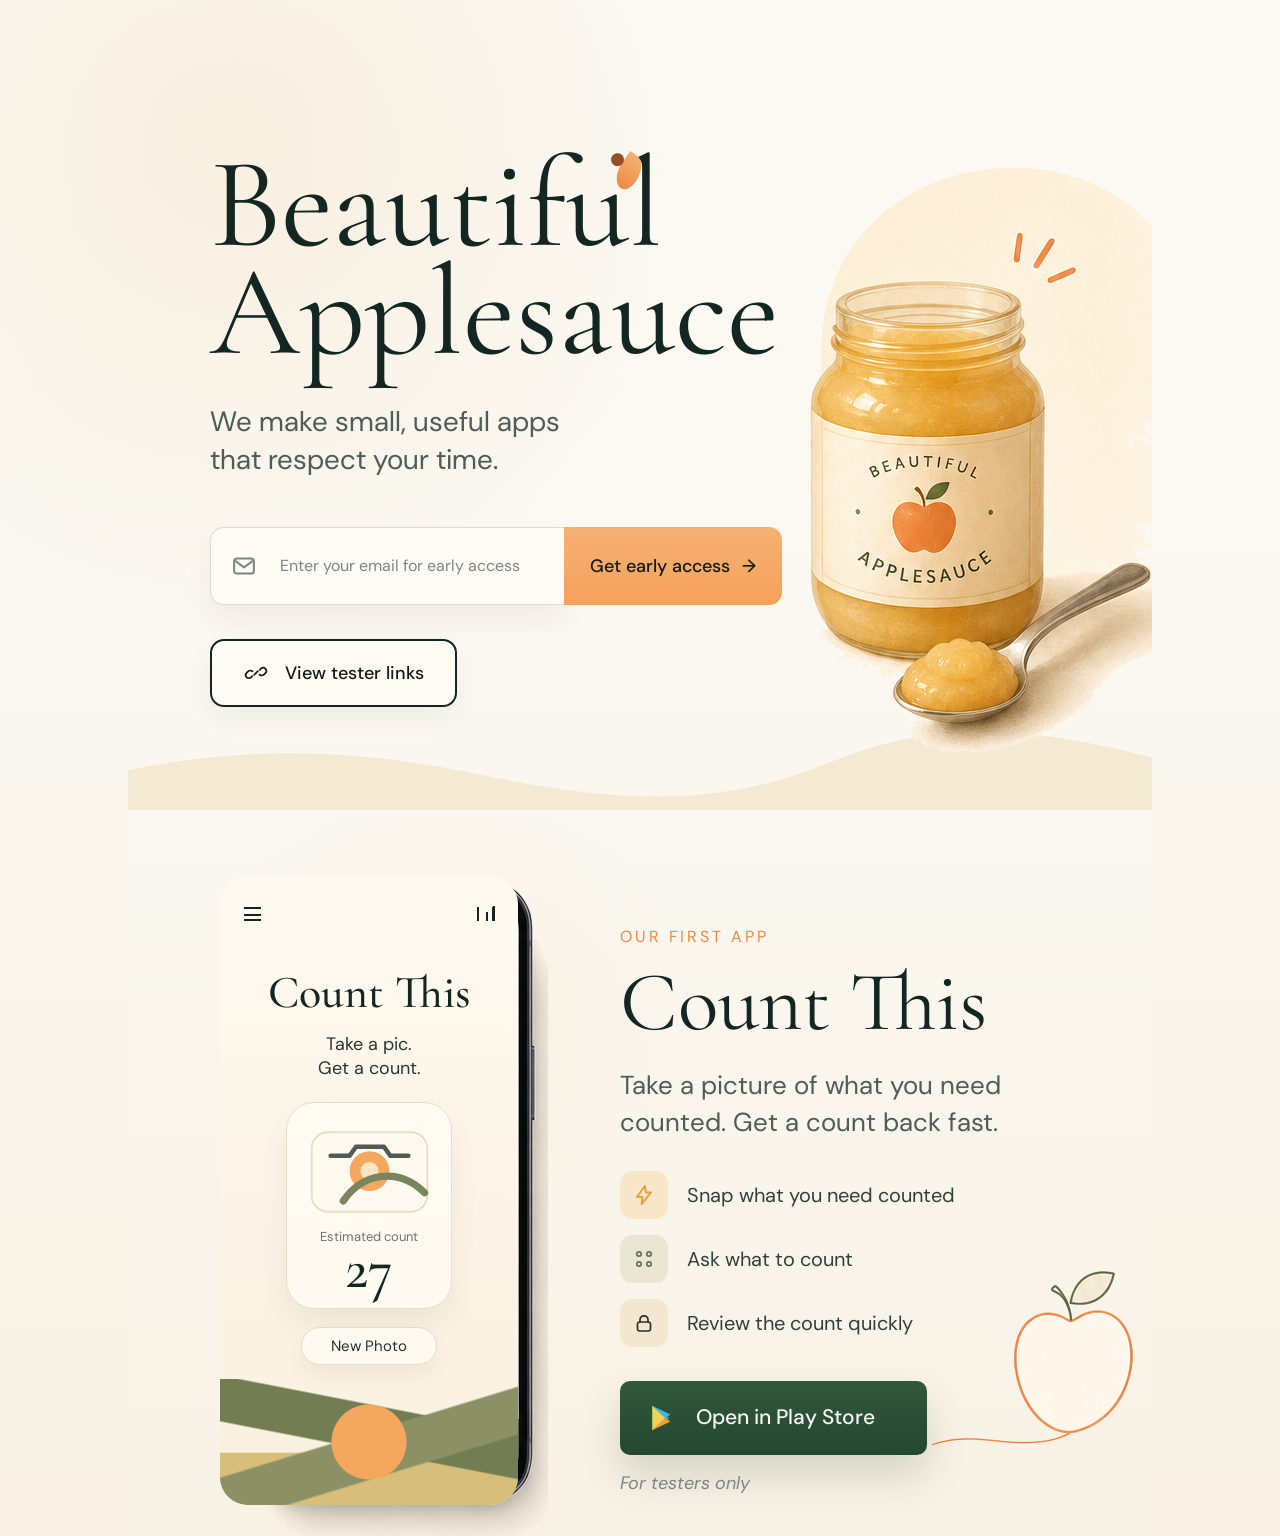
==== commit 59bac6e8: "correct count this landing mockup" ====
--- a/index.html
+++ b/index.html
@@ -7,19 +7,19 @@
       name="description"
       content="Beautiful Applesauce makes small, useful apps that respect your time. Count This is the first alpha app."
     />
-    <meta name="theme-color" content="#fbf7ef" />
+    <meta name="theme-color" content="#fbf8f1" />
     <title>Beautiful Applesauce</title>
     <link rel="preconnect" href="https://fonts.googleapis.com" />
     <link rel="preconnect" href="https://fonts.gstatic.com" crossorigin />
     <link
-      href="https://fonts.googleapis.com/css2?family=Cormorant+Garamond:wght@400;500;600;700&family=DM+Sans:wght@400;500;700&display=swap"
+      href="https://fonts.googleapis.com/css2?family=Cormorant+Garamond:wght@400;500;600&family=DM+Sans:wght@400;500;700&display=swap"
       rel="stylesheet"
     />
     <link rel="stylesheet" href="assets/styles.css" />
   </head>
   <body class="home-page">
-    <main class="page">
-      <section class="hero-section">
+    <main class="landing">
+      <section class="mock-hero" aria-label="Beautiful Applesauce">
         <div class="hero-copy">
           <div class="title-wrap">
             <h1 class="hero-title">
@@ -32,32 +32,29 @@
           <p class="hero-lede">We make small, useful apps that respect your time.</p>
 
           <form class="early-access" id="signup-form">
-            <div class="signup-row">
-              <label class="signup-field" for="signup-email">
-                <svg class="field-icon" viewBox="0 0 24 24" aria-hidden="true">
-                  <rect x="3" y="5" width="18" height="14" rx="3.2" fill="none" stroke="currentColor" stroke-width="1.7" />
-                  <path d="M4.5 7.4 12 13.1 19.5 7.4" fill="none" stroke="currentColor" stroke-width="1.7" stroke-linecap="round" stroke-linejoin="round" />
-                </svg>
-                <input
-                  id="signup-email"
-                  name="email"
-                  type="email"
-                  placeholder="Enter your email for early access"
-                  autocomplete="email"
-                />
-              </label>
-
-              <button type="submit" class="primary-button">
-                <span>Get early access</span>
-                <span aria-hidden="true">&rarr;</span>
-              </button>
-            </div>
+            <label class="signup-field" for="signup-email">
+              <svg class="field-icon" viewBox="0 0 24 24" aria-hidden="true">
+                <rect x="3.5" y="5.5" width="17" height="13" rx="2.5" fill="none" stroke="currentColor" stroke-width="1.7" />
+                <path d="M5 8 12 13.2 19 8" fill="none" stroke="currentColor" stroke-width="1.7" stroke-linecap="round" stroke-linejoin="round" />
+              </svg>
+              <input
+                id="signup-email"
+                name="email"
+                type="email"
+                placeholder="Enter your email for early access"
+                autocomplete="email"
+              />
+            </label>
+            <button type="submit" class="primary-button">
+              <span>Get early access</span>
+              <span aria-hidden="true">&rarr;</span>
+            </button>
           </form>
 
           <a class="ghost-button" href="/links">
             <svg class="ghost-icon" viewBox="0 0 24 24" aria-hidden="true">
               <path
-                d="M10 13.5 13.5 10m-5.2 4.7-1.4 1.4a3 3 0 0 1-4.2-4.2l1.6-1.6a3 3 0 0 1 4.2 0m5.8 0 1.4-1.4a3 3 0 1 1 4.2 4.2l-1.6 1.6a3 3 0 0 1-4.2 0"
+                d="M10.2 13.8 13.8 10.2m-5.6 4.9-1.2 1.2a3.1 3.1 0 0 1-4.4-4.4l1.5-1.5a3.1 3.1 0 0 1 4.4 0m7.3-1.5 1.2-1.2a3.1 3.1 0 0 1 4.4 4.4l-1.5 1.5a3.1 3.1 0 0 1-4.4 0"
                 fill="none"
                 stroke="currentColor"
                 stroke-width="1.7"
@@ -69,200 +66,60 @@
           </a>
         </div>
 
-        <div class="hero-art" aria-hidden="true">
-          <svg class="jar-illustration" viewBox="0 0 700 640" role="presentation">
-            <defs>
-              <linearGradient id="jarGlass" x1="0%" x2="0%" y1="0%" y2="100%">
-                <stop offset="0%" stop-color="#ffd79d" stop-opacity="0.98" />
-                <stop offset="38%" stop-color="#f2ad4d" stop-opacity="0.94" />
-                <stop offset="100%" stop-color="#e49f34" stop-opacity="0.98" />
-              </linearGradient>
-              <linearGradient id="jarLabel" x1="0%" x2="0%" y1="0%" y2="100%">
-                <stop offset="0%" stop-color="#fff1d8" />
-                <stop offset="100%" stop-color="#f4e1bd" />
-              </linearGradient>
-              <linearGradient id="spoonMetal" x1="0%" x2="100%" y1="0%" y2="100%">
-                <stop offset="0%" stop-color="#d6c7ac" />
-                <stop offset="45%" stop-color="#8f7b5d" />
-                <stop offset="100%" stop-color="#e3d7bf" />
-              </linearGradient>
-              <filter id="jarShadow" x="-20%" y="-20%" width="160%" height="170%">
-                <feDropShadow dx="0" dy="22" stdDeviation="20" flood-color="#7a5e28" flood-opacity="0.18" />
-              </filter>
-            </defs>
-
-            <ellipse cx="462" cy="250" rx="180" ry="178" fill="#f6e7c5" />
-            <g transform="translate(0 8)" filter="url(#jarShadow)">
-              <ellipse cx="490" cy="510" rx="98" ry="20" fill="#af8b54" opacity="0.18" />
-              <g transform="translate(370 158)">
-                <path
-                  d="M65 8c0-6 4-8 8-8h52c4 0 8 2 8 8v22c0 6 6 10 10 14 26 27 42 62 42 103 0 5 0 9-1 14l-18 192c-3 33-28 57-61 57h-76c-33 0-58-24-61-57l-18-192c-1-5-1-9-1-14 0-41 16-76 42-103 4-4 10-8 10-14V8c0-6 4-8 8-8h56c4 0 8 2 8 8Z"
-                  fill="url(#jarGlass)"
-                  opacity="0.9"
-                />
-                <path
-                  d="M73 18h38c3 0 6 2 6 5v9c0 3-3 6-6 6H73c-3 0-6-3-6-6v-9c0-3 3-5 6-5Z"
-                  fill="#f8d58c"
-                  opacity="0.45"
-                />
-                <ellipse cx="96" cy="57" rx="112" ry="60" fill="#ffd86a" opacity="0.28" />
-                <path
-                  d="M0 160c0-38 11-73 30-102 8-12 21-19 34-19h65c14 0 26 7 34 19 19 29 30 64 30 102l-16 190c-2 24-21 42-45 42H61c-24 0-43-18-45-42L0 160Z"
-                  fill="#f6b24d"
-                  opacity="0.22"
-                />
-                <rect x="17" y="182" width="158" height="176" rx="22" fill="url(#jarLabel)" stroke="#e8cf9f" stroke-width="2" />
-                <text
-                  x="96"
-                  y="221"
-                  text-anchor="middle"
-                  font-family="DM Sans, Arial, sans-serif"
-                  font-size="17"
-                  font-weight="500"
-                  letter-spacing="0.32em"
-                  fill="#4c4b36"
-                >
-                  BEAUTIFUL
-                </text>
-                <text
-                  x="96"
-                  y="337"
-                  text-anchor="middle"
-                  font-family="DM Sans, Arial, sans-serif"
-                  font-size="17"
-                  font-weight="500"
-                  letter-spacing="0.32em"
-                  fill="#4c4b36"
-                >
-                  APPLESAUCE
-                </text>
-                <path d="M77 276c0-17 14-31 31-31s31 14 31 31-14 31-31 31-31-14-31-31Z" fill="#f08a37" />
-                <path d="M95 247c0-10 16-10 16 0v15" fill="#ffac63" opacity="0.4" />
-                <path d="M98 249c-4-12 1-21 12-29" fill="none" stroke="#6e7b55" stroke-width="3" stroke-linecap="round" />
-                <path d="M110 221c9-9 19-9 29-5-4 10-12 16-24 16" fill="#7e8a5d" />
-                <circle cx="47" cy="282" r="2.5" fill="#7f734e" />
-                <circle cx="147" cy="282" r="2.5" fill="#7f734e" />
-              </g>
-
-              <path
-                d="M545 437c17 32 34 63 46 88 7 15 12 31 12 39 0 8-7 14-17 14-8 0-14-5-17-12-17-36-33-85-44-125"
-                fill="none"
-                stroke="url(#spoonMetal)"
-                stroke-width="20"
-                stroke-linecap="round"
-              />
-              <path
-                d="M596 524c-5 4-14 8-25 9-18 2-32-5-43-18"
-                fill="none"
-                stroke="#7d6b52"
-                stroke-width="5"
-                stroke-linecap="round"
-                opacity="0.85"
-              />
-              <ellipse cx="578" cy="533" rx="36" ry="20" transform="rotate(12 578 533)" fill="#f4b553" />
-              <ellipse cx="579" cy="535" rx="30" ry="16" transform="rotate(12 579 535)" fill="#f7ca68" />
-              <ellipse cx="586" cy="538" rx="22" ry="10" transform="rotate(12 586 538)" fill="#f5d783" opacity="0.8" />
-            </g>
-
-            <path d="M562 167v-22m24 31 8-20m19 27 18-15" fill="none" stroke="#ef8f46" stroke-width="6" stroke-linecap="round" />
-          </svg>
-        </div>
-
-        <svg class="wave-divider" viewBox="0 0 1440 180" preserveAspectRatio="none" aria-hidden="true">
-          <path
-            d="M0 92C150 56 264 56 408 82c123 22 229 24 338-6 143-39 229-42 360-8 132 35 227 40 334 11v101H0V92Z"
-            fill="#f4ead3"
-          />
-        </svg>
+        <img class="jar-art" src="assets/jar-hero.png" alt="" aria-hidden="true" />
+        <div class="cream-wave" aria-hidden="true"></div>
       </section>
 
-      <section class="feature-section">
-        <div class="phone-figure" aria-hidden="true">
-          <div class="phone-shell">
-            <div class="phone-screen">
-              <div class="phone-top">
-                <svg class="top-icon" viewBox="0 0 24 24" aria-hidden="true">
-                  <path d="M5 7h14M5 12h14M5 17h14" fill="none" stroke="currentColor" stroke-width="1.8" stroke-linecap="round" />
-                </svg>
-                <svg class="top-icon bars" viewBox="0 0 24 24" aria-hidden="true">
-                  <path d="M6 17V9m6 8V5m6 12v-6" fill="none" stroke="currentColor" stroke-width="1.8" stroke-linecap="round" />
-                </svg>
-              </div>
-
-              <div class="phone-copy">
-                <h2>Count This</h2>
-                <p>Tally anything.<br />Keep it simple.</p>
-              </div>
-
-              <div class="counter-card">
-                <span class="counter-value">27</span>
-                <div class="counter-actions">
-                  <span class="counter-dot">−</span>
-                  <span class="counter-dot plus">+</span>
-                </div>
-              </div>
-
-              <button class="new-count-button" type="button">New Count</button>
-
-              <svg class="landscape-art" viewBox="0 0 290 170" aria-hidden="true">
-                <defs>
-                  <linearGradient id="landSky" x1="0%" x2="0%" y1="0%" y2="100%">
-                    <stop offset="0%" stop-color="#fbf4df" />
-                    <stop offset="100%" stop-color="#f2e4bf" />
-                  </linearGradient>
-                </defs>
-                <rect x="0" y="0" width="290" height="170" fill="none" />
-                <circle cx="146" cy="114" r="34" fill="#ef9f47" />
-                <path
-                  d="M34 133c20-4 39 0 56 10 18 10 35 12 54 5 13-5 26-13 41-19 17-7 35-9 55-7 18 2 34 8 50 18 1 1 2 2 2 4v24H34Z"
-                  fill="#7d8451"
-                />
-                <path d="M0 145c20-9 38-12 56-10 17 2 32 8 47 17 10 6 21 10 33 11v8H0Z" fill="#a7a66e" />
-                <path d="M165 142c14-6 28-10 42-10 18 0 35 5 53 16v25h-95Z" fill="#747e50" />
-                <path d="M131 82c0 29 12 46 29 58" fill="none" stroke="#f7cf7b" stroke-width="2.2" stroke-linecap="round" />
-                <path d="M143 76c3 21 0 38-9 54" fill="none" stroke="#f7cf7b" stroke-width="2.2" stroke-linecap="round" />
-                <path d="M154 77c9 18 13 35 11 53" fill="none" stroke="#f7cf7b" stroke-width="2.2" stroke-linecap="round" />
-                <path d="M119 88c-4 14-10 27-19 39" fill="none" stroke="#f7cf7b" stroke-width="2.2" stroke-linecap="round" />
-                <path d="M175 87c7 11 13 21 17 34" fill="none" stroke="#f7cf7b" stroke-width="2.2" stroke-linecap="round" />
-                <path d="M105 66c8 5 15 9 24 12" fill="none" stroke="#f7cf7b" stroke-width="2.2" stroke-linecap="round" />
-                <path d="M175 65c10 4 18 9 26 15" fill="none" stroke="#f7cf7b" stroke-width="2.2" stroke-linecap="round" />
-                <path d="M52 114c7-13 18-20 32-22" fill="none" stroke="#efe5c7" stroke-width="10" stroke-linecap="round" opacity="0.65" />
-                <path d="M226 114c7-13 18-20 32-22" fill="none" stroke="#efe5c7" stroke-width="10" stroke-linecap="round" opacity="0.65" />
+      <section class="mock-feature" aria-label="Count This">
+        <div class="phone-composite" aria-label="Count This app screen showing a photo-based count">
+          <img class="phone-art" src="assets/phone-count-this.png" alt="" aria-hidden="true" />
+          <div class="phone-overlay">
+            <div class="phone-top">
+              <span class="menu-lines" aria-hidden="true"></span>
+              <span class="chart-lines" aria-hidden="true"></span>
+            </div>
+            <h3>Count This</h3>
+            <p>Take a pic.<br />Get a count.</p>
+            <div class="camera-card" aria-hidden="true">
+              <svg viewBox="0 0 154 124">
+                <rect x="13" y="18" width="128" height="88" rx="18" fill="#fffaf0" stroke="#eadcc0" stroke-width="2" />
+                <circle cx="77" cy="61" r="22" fill="#f3a75f" />
+                <circle cx="77" cy="61" r="10" fill="#fff4dc" opacity="0.8" />
+                <path d="M48 94c11-16 25-25 42-27 18-2 34 4 48 18" fill="none" stroke="#7b855d" stroke-width="8" stroke-linecap="round" />
+                <path d="M34 44h21l7-10h31l7 10h20" fill="none" stroke="#25342f" stroke-width="5" stroke-linecap="round" stroke-linejoin="round" opacity="0.8" />
               </svg>
+              <span>Estimated count</span>
+              <strong>27</strong>
             </div>
+            <button class="new-count-button" type="button">New Photo</button>
+            <div class="phone-hills" aria-hidden="true"></div>
           </div>
         </div>
 
         <div class="feature-copy">
           <p class="feature-kicker">OUR FIRST APP</p>
           <h2>Count This</h2>
-          <p class="feature-lede">A clean, distraction-free counter for the things that matter.</p>
+          <p class="feature-lede">Take a picture of what you need counted. Get a count back fast.</p>
 
           <ul class="feature-list">
             <li>
               <span class="feature-icon icon-fast" aria-hidden="true">
                 <svg viewBox="0 0 24 24">
-                  <path
-                    d="M13 2 4 14h6l-1 8 11-14h-6l-1-6Z"
-                    fill="none"
-                    stroke="currentColor"
-                    stroke-width="1.8"
-                    stroke-linejoin="round"
-                  />
+                  <path d="M13 2.8 5 14h5.4l-.9 7.2L19 9.4h-5.2L13 2.8Z" fill="none" stroke="currentColor" stroke-width="1.8" stroke-linejoin="round" />
                 </svg>
               </span>
-              <span>Fast and effortless</span>
+              <span>Snap what you need counted</span>
             </li>
             <li>
               <span class="feature-icon icon-grid" aria-hidden="true">
                 <svg viewBox="0 0 24 24">
-                  <circle cx="7" cy="7" r="2.3" fill="none" stroke="currentColor" stroke-width="1.7" />
-                  <circle cx="17" cy="7" r="2.3" fill="none" stroke="currentColor" stroke-width="1.7" />
-                  <circle cx="7" cy="17" r="2.3" fill="none" stroke="currentColor" stroke-width="1.7" />
-                  <circle cx="17" cy="17" r="2.3" fill="none" stroke="currentColor" stroke-width="1.7" />
+                  <circle cx="7" cy="7" r="2.2" fill="none" stroke="currentColor" stroke-width="1.7" />
+                  <circle cx="17" cy="7" r="2.2" fill="none" stroke="currentColor" stroke-width="1.7" />
+                  <circle cx="7" cy="17" r="2.2" fill="none" stroke="currentColor" stroke-width="1.7" />
+                  <circle cx="17" cy="17" r="2.2" fill="none" stroke="currentColor" stroke-width="1.7" />
                 </svg>
               </span>
-              <span>Organize with ease</span>
+              <span>Ask what to count</span>
             </li>
             <li>
               <span class="feature-icon icon-lock" aria-hidden="true">
@@ -271,7 +128,7 @@
                   <path d="M8 11V8.8a4 4 0 0 1 8 0V11" fill="none" stroke="currentColor" stroke-width="1.7" stroke-linecap="round" />
                 </svg>
               </span>
-              <span>Private and offline-friendly</span>
+              <span>Review the count quickly</span>
             </li>
           </ul>
 
@@ -282,11 +139,10 @@
             rel="noreferrer"
           >
             <svg class="play-icon" viewBox="0 0 32 32" aria-hidden="true">
-              <path d="M4 4 20 16 4 28Z" fill="#1b9f55" />
-              <path d="M4 4 13 13 9 17 4 28Z" fill="#f5d84e" />
-              <path d="M13 13 20 16 9 17Z" fill="#4ac0f0" />
-              <path d="M13 13 20 16 28 16 20 16Z" fill="#ec6f3b" opacity="0.0" />
-              <path d="M9 17 20 16 13 13Z" fill="#f7b24f" opacity="0.92" />
+              <path d="M5 4.5v23l16.3-11.5L5 4.5Z" fill="#31b25b" />
+              <path d="M5 4.5 17.3 16 5 27.5Z" fill="#f6d34e" />
+              <path d="M17.3 16 22 12.7 5 4.5Z" fill="#3ab8e8" />
+              <path d="M17.3 16 22 19.3 5 27.5Z" fill="#f39b42" />
             </svg>
             <span>Open in Play Store</span>
           </a>
@@ -294,33 +150,7 @@
           <p class="tester-note">For testers only</p>
         </div>
 
-        <svg class="apple-outline" viewBox="0 0 220 240" aria-hidden="true">
-          <path
-            d="M124 36c12-18 35-28 53-28 0 25-12 42-36 48"
-            fill="none"
-            stroke="#6f7c57"
-            stroke-width="4"
-            stroke-linecap="round"
-            stroke-linejoin="round"
-          />
-          <path
-            d="M101 50c-20-19-42-25-65-13-22 11-34 31-34 58 0 45 29 86 72 95 35 7 69 1 99-14 27-13 40-32 40-57 0-30-15-57-45-71-21-10-48-7-67 2Z"
-            fill="none"
-            stroke="#f18f45"
-            stroke-width="4"
-            stroke-linecap="round"
-            stroke-linejoin="round"
-          />
-          <path
-            d="M133 17c-13 6-23 13-31 25"
-            fill="none"
-            stroke="#7d8b61"
-            stroke-width="4"
-            stroke-linecap="round"
-            stroke-linejoin="round"
-          />
-          <path d="M12 218c47-14 97-18 145-14 20 2 37 2 55-1" fill="none" stroke="#f18f45" stroke-width="4" stroke-linecap="round" />
-        </svg>
+        <img class="apple-line" src="assets/apple-line.png" alt="" aria-hidden="true" />
       </section>
     </main>
     <script src="assets/site.js"></script>
--- a/assets/styles.css
+++ b/assets/styles.css
@@ -1,24 +1,15 @@
 :root {
-  --page: #fbf7ef;
-  --page-soft: #f3ead7;
-  --cream: #f4ebd7;
-  --cream-strong: #efe1c1;
-  --surface: rgba(255, 251, 243, 0.9);
-  --surface-strong: #fffaf2;
-  --ink: #152621;
-  --muted: #5c655f;
-  --line: rgba(21, 38, 33, 0.14);
-  --line-soft: rgba(21, 38, 33, 0.08);
-  --accent: #f1a463;
-  --accent-strong: #ef8e45;
-  --accent-soft: rgba(241, 164, 99, 0.16);
-  --shadow: 0 28px 58px rgba(57, 40, 11, 0.12);
-  --shadow-soft: 0 18px 34px rgba(57, 40, 11, 0.08);
-  --radius-xl: 34px;
-  --radius-lg: 26px;
-  --radius-md: 18px;
-  --radius-sm: 12px;
-  --max: 1280px;
+  --page: #fbf8f1;
+  --cream: #f4ead3;
+  --ink: #142621;
+  --muted: #4f5d59;
+  --soft-text: #717d79;
+  --line: rgba(20, 38, 33, 0.15);
+  --surface: rgba(255, 252, 246, 0.86);
+  --orange: #f5a667;
+  --orange-strong: #ef8844;
+  --green: #294b35;
+  --shadow: 0 26px 52px rgba(58, 42, 16, 0.11);
 }
 
 * {
@@ -34,486 +25,507 @@
   min-height: 100vh;
   color: var(--ink);
   background:
-    radial-gradient(circle at 18% 12%, rgba(247, 230, 201, 0.75), transparent 22%),
-    radial-gradient(circle at 82% 18%, rgba(245, 183, 131, 0.16), transparent 16%),
-    linear-gradient(180deg, #fcf8f1 0%, #fbf7ef 30%, #f7f0e1 100%);
+    radial-gradient(circle at 18% 9%, rgba(239, 218, 181, 0.32), transparent 28%),
+    linear-gradient(180deg, #fcfaf5 0%, var(--page) 43%, #f8f1e4 100%);
   font-family: "DM Sans", system-ui, sans-serif;
-  line-height: 1.45;
+  line-height: 1.4;
   overflow-x: hidden;
 }
 
+a {
+  color: inherit;
+  text-decoration: none;
+}
+
+button,
+input {
+  font: inherit;
+}
+
+button {
+  cursor: pointer;
+}
+
+.landing {
+  width: min(100vw, 1024px);
+  margin: 0 auto;
+  background: transparent;
+}
+
+.mock-hero {
+  position: relative;
+  height: 810px;
+  overflow: hidden;
+}
+
+.hero-copy {
+  position: absolute;
+  z-index: 2;
+  top: 151px;
+  left: 82px;
+  width: 600px;
+}
+
+.title-wrap {
+  position: relative;
+  display: inline-block;
+}
+
+.hero-title {
+  margin: 0;
+  color: var(--ink);
+  font-family: "Cormorant Garamond", Georgia, serif;
+  font-size: 128px;
+  font-weight: 400;
+  line-height: 0.84;
+  letter-spacing: 0;
+}
+
+.hero-title span {
+  display: block;
+}
+
+.title-mark {
+  position: absolute;
+  top: 3px;
+  right: 139px;
+  width: 22px;
+  height: 36px;
+  border-radius: 0 100% 60% 100%;
+  background: linear-gradient(180deg, #f6b170 0%, #ee8944 100%);
+  transform: rotate(35deg);
+}
+
+.title-mark::before {
+  content: "";
+  position: absolute;
+  top: 8px;
+  left: -12px;
+  width: 13px;
+  height: 13px;
+  border-radius: 50%;
+  background: #925027;
+}
+
+.hero-lede {
+  width: 360px;
+  margin: 37px 0 0;
+  color: var(--muted);
+  font-size: 28px;
+  line-height: 1.36;
+}
+
+.early-access {
+  display: grid;
+  grid-template-columns: 354px 218px;
+  width: 572px;
+  height: 78px;
+  margin-top: 48px;
+}
+
+.signup-field {
+  display: grid;
+  grid-template-columns: 32px 1fr;
+  align-items: center;
+  gap: 16px;
+  min-width: 0;
+  padding: 0 19px;
+  border: 1px solid rgba(20, 38, 33, 0.14);
+  border-right: 0;
+  border-radius: 14px 0 0 14px;
+  background: rgba(255, 252, 247, 0.78);
+  box-shadow: 0 14px 28px rgba(50, 36, 14, 0.06);
+}
+
+.field-icon {
+  width: 28px;
+  height: 28px;
+  color: #7a8582;
+}
+
+.signup-field input {
+  width: 100%;
+  min-width: 0;
+  border: 0;
+  outline: 0;
+  background: transparent;
+  color: var(--ink);
+  font-size: 16px;
+}
+
+.signup-field input::placeholder {
+  color: #7b8784;
+  opacity: 1;
+}
+
+.primary-button {
+  display: inline-flex;
+  align-items: center;
+  justify-content: center;
+  gap: 12px;
+  border: 0;
+  border-radius: 0 13px 13px 0;
+  background: linear-gradient(180deg, #f5b174 0%, #f6a15b 100%);
+  color: #111c18;
+  font-size: 18px;
+  font-weight: 500;
+}
+
+.ghost-button {
+  display: inline-flex;
+  align-items: center;
+  justify-content: center;
+  gap: 17px;
+  width: 247px;
+  height: 68px;
+  margin-top: 34px;
+  border: 2px solid #142621;
+  border-radius: 14px;
+  background: rgba(255, 252, 247, 0.72);
+  box-shadow: 0 12px 28px rgba(50, 36, 14, 0.05);
+  color: #111c18;
+  font-size: 18px;
+  font-weight: 500;
+}
+
+.ghost-icon {
+  width: 24px;
+  height: 24px;
+}
+
+.jar-art {
+  position: absolute;
+  z-index: 1;
+  top: 118px;
+  right: 0;
+  width: 349px;
+  height: 640px;
+  object-fit: contain;
+  object-position: right top;
+}
+
+.cream-wave {
+  position: absolute;
+  left: 50%;
+  bottom: -1px;
+  width: 1200px;
+  height: 92px;
+  transform: translateX(-50%);
+  background: var(--cream);
+  clip-path: path("M 0 73 C 150 29 280 22 437 55 C 575 84 676 90 791 43 C 928 -13 1035 17 1200 62 L 1200 92 L 0 92 Z");
+}
+
+.mock-feature {
+  position: relative;
+  display: block;
+  height: 726px;
+  background:
+    radial-gradient(circle at 31% 28%, rgba(239, 218, 181, 0.18), transparent 27%),
+    linear-gradient(180deg, #fbf8f1 0%, #f8f2e5 100%);
+  overflow: hidden;
+}
+
+.phone-composite {
+  position: absolute;
+  top: 23px;
+  left: 62px;
+  width: 358px;
+  height: 720px;
+}
+
+.phone-art {
+  position: absolute;
+  inset: 0;
+  width: 100%;
+  height: 100%;
+  object-fit: contain;
+  object-position: top center;
+}
+
+.phone-overlay {
+  position: absolute;
+  top: 43px;
+  left: 30px;
+  width: 298px;
+  height: 629px;
+  padding: 27px 24px 0;
+  border-radius: 28px;
+  background: linear-gradient(180deg, #fffaf1 0%, #f8f0de 100%);
+  overflow: hidden;
+}
+
+.phone-top {
+  display: flex;
+  align-items: center;
+  justify-content: space-between;
+  height: 22px;
+  color: var(--ink);
+}
+
+.menu-lines,
+.chart-lines {
+  display: inline-block;
+  position: relative;
+  width: 17px;
+  height: 14px;
+}
+
+.menu-lines,
+.menu-lines::before,
+.menu-lines::after {
+  border-top: 2px solid currentColor;
+}
+
+.menu-lines::before,
+.menu-lines::after,
+.chart-lines::before,
+.chart-lines::after {
+  content: "";
+  position: absolute;
+  left: 0;
+  width: 17px;
+}
+
+.menu-lines::before {
+  top: 5px;
+}
+
+.menu-lines::after {
+  top: 10px;
+}
+
+.chart-lines {
+  border-left: 2px solid currentColor;
+  border-right: 2px solid currentColor;
+}
+
+.chart-lines::before {
+  bottom: 0;
+  width: 2px;
+  height: 9px;
+  background: currentColor;
+  left: 7px;
+}
+
+.chart-lines::after {
+  bottom: 0;
+  width: 2px;
+  height: 15px;
+  background: currentColor;
+  left: 14px;
+}
+
+.phone-overlay h3 {
+  margin: 44px 0 0;
+  color: var(--ink);
+  font-family: "Cormorant Garamond", Georgia, serif;
+  font-size: 46px;
+  font-weight: 500;
+  line-height: 1;
+  letter-spacing: 0;
+  text-align: center;
+}
+
+.phone-overlay p {
+  margin: 18px 0 0;
+  color: #273631;
+  font-size: 18px;
+  line-height: 1.32;
+  text-align: center;
+}
+
+.camera-card {
+  display: grid;
+  justify-items: center;
+  width: 166px;
+  min-height: 178px;
+  margin: 21px auto 0;
+  padding: 13px 6px 16px;
+  border: 1px solid #e8dcc3;
+  border-radius: 28px;
+  background: rgba(255, 251, 243, 0.9);
+  box-shadow: 0 14px 28px rgba(92, 68, 22, 0.08);
+}
+
+.camera-card svg {
+  width: 145px;
+  height: 112px;
+}
+
+.camera-card span {
+  margin-top: 0;
+  color: #6c746f;
+  font-size: 13px;
+}
+
+.camera-card strong {
+  margin-top: 0;
+  color: var(--ink);
+  font-family: "Cormorant Garamond", Georgia, serif;
+  font-size: 58px;
+  font-weight: 500;
+  line-height: 0.8;
+}
+
+.new-count-button {
+  display: block;
+  height: 38px;
+  margin: 18px auto 0;
+  padding: 0 29px;
+  border: 1px solid #e7dcc4;
+  border-radius: 999px;
+  background: rgba(255, 251, 243, 0.9);
+  color: #24332e;
+  box-shadow: 0 10px 18px rgba(92, 68, 22, 0.06);
+  font-size: 15px;
+}
+
+.phone-hills {
+  position: absolute;
+  left: 0;
+  right: 0;
+  bottom: 0;
+  height: 126px;
+  background:
+    radial-gradient(circle at 50% 50%, #f3a85d 0 37px, transparent 38px),
+    linear-gradient(163deg, transparent 0 45%, #8b9165 46% 67%, transparent 68%),
+    linear-gradient(11deg, transparent 0 45%, #737d53 46% 70%, transparent 71%),
+    linear-gradient(180deg, transparent 0 58%, #d7be7a 59% 100%);
+}
+
+.feature-copy {
+  position: absolute;
+  top: 116px;
+  left: 492px;
+  width: 420px;
+  z-index: 2;
+}
+
+.feature-kicker {
+  margin: 0 0 15px;
+  color: var(--orange-strong);
+  font-size: 16px;
+  letter-spacing: 0.18em;
+}
+
+.feature-copy h2,
+.links-intro h1,
+.link-card h2 {
+  margin: 0;
+  color: var(--ink);
+  font-family: "Cormorant Garamond", Georgia, serif;
+  font-weight: 400;
+  line-height: 0.94;
+  letter-spacing: 0;
+}
+
+.feature-copy h2 {
+  font-size: 84px;
+}
+
+.feature-lede {
+  width: 385px;
+  margin: 25px 0 0;
+  color: var(--muted);
+  font-size: 26px;
+  line-height: 1.42;
+}
+
+.feature-list {
+  display: grid;
+  gap: 16px;
+  margin: 30px 0 0;
+  padding: 0;
+  list-style: none;
+}
+
+.feature-list li {
+  display: flex;
+  align-items: center;
+  gap: 19px;
+  color: #333f3b;
+  font-size: 20px;
+}
+
+.feature-icon {
+  display: grid;
+  place-items: center;
+  width: 48px;
+  height: 48px;
+  border-radius: 13px;
+  flex: 0 0 auto;
+}
+
+.feature-icon svg {
+  width: 24px;
+  height: 24px;
+}
+
+.icon-fast {
+  background: rgba(247, 190, 112, 0.28);
+  color: #ef9a3f;
+}
+
+.icon-grid {
+  background: rgba(191, 195, 156, 0.28);
+  color: #627253;
+}
+
+.icon-lock {
+  background: rgba(238, 219, 183, 0.5);
+  color: #27332f;
+}
+
+.play-button {
+  display: inline-flex;
+  align-items: center;
+  gap: 15px;
+  width: 307px;
+  height: 74px;
+  margin-top: 34px;
+  padding: 0 27px;
+  border-radius: 10px;
+  background: linear-gradient(180deg, #31583c 0%, #244730 100%);
+  color: #f5f6ef;
+  box-shadow: 0 20px 40px rgba(24, 46, 30, 0.16);
+  font-size: 21px;
+  font-weight: 500;
+}
+
+.play-icon {
+  width: 34px;
+  height: 34px;
+  flex: 0 0 auto;
+}
+
+.tester-note {
+  margin: 16px 0 0;
+  color: #7c8580;
+  font-size: 18px;
+  font-style: italic;
+}
+
+.apple-line {
+  position: absolute;
+  right: 18px;
+  bottom: 41px;
+  width: 223px;
+  height: 266px;
+  object-fit: contain;
+  object-position: right bottom;
+}
+
+/* Links page */
 body.links-page {
   background:
     radial-gradient(circle at 50% 0%, rgba(241, 164, 99, 0.14), transparent 28%),
     linear-gradient(180deg, #fcf8f1 0%, #f8f1e4 100%);
 }
 
-a {
-  color: inherit;
-  text-decoration: none;
-}
-
-button,
-input {
-  font: inherit;
-}
-
-button {
-  cursor: pointer;
-}
-
-.sr-only {
-  position: absolute;
-  width: 1px;
-  height: 1px;
-  padding: 0;
-  margin: -1px;
-  overflow: hidden;
-  clip: rect(0, 0, 0, 0);
-  white-space: nowrap;
-  border: 0;
-}
-
-.page {
-  width: min(var(--max), calc(100vw - 64px));
-  margin: 0 auto;
-  padding: 48px 0 32px;
-}
-
-.hero-section {
-  position: relative;
-  display: grid;
-  grid-template-columns: minmax(0, 1.02fr) minmax(380px, 0.98fr);
-  align-items: center;
-  gap: 24px;
-  min-height: 760px;
-  padding: 18px 0 120px;
-}
-
-.hero-copy {
-  position: relative;
-  z-index: 1;
-  max-width: 700px;
-  padding-top: 28px;
-}
-
-.title-wrap {
-  position: relative;
-  display: inline-block;
-}
-
-.hero-title {
-  margin: 0;
-  color: var(--ink);
-  font-family: "Cormorant Garamond", Georgia, serif;
-  font-size: clamp(5.1rem, 10.8vw, 8.5rem);
-  font-weight: 400;
-  line-height: 0.83;
-  letter-spacing: -0.05em;
-}
-
-.hero-title span {
-  display: block;
-}
-
-.title-mark {
-  position: absolute;
-  top: 36px;
-  right: 70px;
-  width: 22px;
-  height: 34px;
-  border-radius: 0 100% 60% 100%;
-  background: linear-gradient(180deg, #f6b270 0%, #ef8d44 100%);
-  transform: rotate(35deg);
-  box-shadow: 0 3px 8px rgba(130, 76, 20, 0.15);
-}
-
-.title-mark::before {
-  content: "";
-  position: absolute;
-  left: -8px;
-  top: 6px;
-  width: 12px;
-  height: 12px;
-  border-radius: 50%;
-  background: #965227;
-}
-
-.hero-lede {
-  margin: 26px 0 0;
-  max-width: 18ch;
-  color: var(--muted);
-  font-size: clamp(1.5rem, 2.4vw, 2rem);
-  line-height: 1.34;
-  letter-spacing: -0.02em;
-}
-
-.early-access {
-  margin-top: 42px;
-  max-width: 688px;
-}
-
-.signup-row {
-  display: grid;
-  grid-template-columns: minmax(0, 1fr) auto;
-  align-items: stretch;
-}
-
-.signup-field {
-  display: grid;
-  grid-template-columns: auto minmax(0, 1fr);
-  align-items: center;
-  gap: 14px;
-  min-height: 74px;
-  padding: 0 18px 0 18px;
-  border: 1px solid rgba(21, 38, 33, 0.12);
-  border-right: 0;
-  border-radius: 18px 0 0 18px;
-  background: var(--surface);
-  box-shadow: var(--shadow-soft);
-}
-
-.field-icon {
-  width: 28px;
-  height: 28px;
-  color: #707a74;
-  flex: none;
-}
-
-.signup-field input {
-  width: 100%;
-  min-width: 0;
-  border: 0;
-  background: transparent;
-  color: var(--ink);
-  font-size: 1.02rem;
-  outline: none;
-}
-
-.signup-field input::placeholder {
-  color: #77817a;
-  opacity: 1;
-}
-
-.primary-button {
-  display: inline-flex;
-  align-items: center;
-  justify-content: center;
-  gap: 10px;
-  min-width: 218px;
-  padding: 0 24px;
-  border: 0;
-  border-radius: 0 18px 18px 0;
-  background: linear-gradient(180deg, #f3b077 0%, #f09e59 100%);
-  color: #19221c;
-  font-size: 1.12rem;
-  font-weight: 500;
-  box-shadow: var(--shadow-soft);
-}
-
-.ghost-button {
-  display: inline-flex;
-  align-items: center;
-  gap: 16px;
-  min-height: 62px;
-  margin-top: 34px;
-  padding: 0 22px;
-  border: 2px solid #21312c;
-  border-radius: 18px;
-  background: rgba(255, 250, 241, 0.76);
-  box-shadow: var(--shadow-soft);
-  font-size: 1.05rem;
-  font-weight: 500;
-}
-
-.ghost-icon {
-  width: 24px;
-  height: 24px;
-  color: #1d2824;
-}
-
-.hero-art {
-  position: relative;
-  display: grid;
-  place-items: center;
-  align-self: stretch;
-  justify-self: end;
-  align-self: center;
-  min-height: 640px;
-}
-
-.jar-illustration {
-  width: min(100%, 680px);
-  height: auto;
-  overflow: visible;
-  filter: drop-shadow(0 24px 44px rgba(96, 65, 18, 0.16));
-}
-
-.wave-divider {
-  position: absolute;
-  left: 50%;
-  bottom: -2px;
-  width: calc(100vw - 8px);
-  height: 190px;
-  transform: translateX(-50%);
-  pointer-events: none;
-}
-
-.feature-section {
-  position: relative;
-  display: grid;
-  grid-template-columns: minmax(340px, 0.92fr) minmax(0, 1.08fr);
-  align-items: center;
-  gap: 84px;
-  padding: 106px 0 34px;
-}
-
-.phone-figure {
-  display: grid;
-  place-items: center;
-  transform: translateY(-10px);
-}
-
-.phone-shell {
-  width: 330px;
-  padding: 10px;
-  border-radius: 40px;
-  background: linear-gradient(180deg, #1d2025 0%, #06070a 100%);
-  box-shadow: 0 26px 54px rgba(24, 19, 9, 0.2);
-}
-
-.phone-screen {
-  position: relative;
-  min-height: 630px;
-  border-radius: 30px;
-  padding: 18px 18px 10px;
-  background: linear-gradient(180deg, #fcf7ed 0%, #f6efdf 100%);
-  overflow: hidden;
-}
-
-.phone-top {
-  display: flex;
-  align-items: center;
-  justify-content: space-between;
-  color: #1a2320;
-  font-size: 0;
-}
-
-.top-icon {
-  width: 24px;
-  height: 24px;
-}
-
-.top-icon.bars {
-  width: 26px;
-}
-
-.phone-copy {
-  margin-top: 40px;
-  text-align: center;
-}
-
-.phone-copy h2,
-.feature-copy h2,
-.links-intro h1,
-.link-card h2 {
-  margin: 0;
-  font-family: "Cormorant Garamond", Georgia, serif;
-  letter-spacing: -0.04em;
-  line-height: 0.95;
-}
-
-.phone-copy h2 {
-  font-size: 2.4rem;
-  font-weight: 500;
-}
-
-.phone-copy p {
-  margin: 16px 0 0;
-  color: #3b423d;
-  font-size: 1.12rem;
-  line-height: 1.36;
-}
-
-.counter-card {
-  width: 154px;
-  margin: 18px auto 0;
-  padding: 24px 20px 18px;
-  border: 1px solid rgba(21, 38, 33, 0.08);
-  border-radius: 28px;
-  background: rgba(255, 252, 245, 0.82);
-  box-shadow: 0 14px 28px rgba(94, 70, 24, 0.08);
-}
-
-.counter-value {
-  display: block;
-  color: var(--ink);
-  font-family: "Cormorant Garamond", Georgia, serif;
-  font-size: 4.8rem;
-  line-height: 0.82;
-  text-align: center;
-}
-
-.counter-actions {
-  display: flex;
-  justify-content: space-between;
-  margin-top: 16px;
-}
-
-.counter-dot {
-  display: inline-flex;
-  align-items: center;
-  justify-content: center;
-  width: 42px;
-  height: 42px;
-  border-radius: 50%;
-  background: #f5edd8;
-  color: #5d5d4e;
-  font-size: 2rem;
-  line-height: 1;
-}
-
-.counter-dot.plus {
-  background: #f7af68;
-  color: #fffaf2;
-}
-
-.new-count-button {
-  display: block;
-  min-height: 38px;
-  margin: 18px auto 0;
-  padding: 0 22px;
-  border: 1px solid rgba(21, 38, 33, 0.12);
-  border-radius: 999px;
-  background: rgba(255, 250, 241, 0.88);
-  color: #26322d;
-  font-size: 0.98rem;
-  box-shadow: 0 12px 22px rgba(94, 70, 24, 0.05);
-}
-
-.landscape-art {
-  position: absolute;
-  left: 0;
-  right: 0;
-  bottom: -4px;
-  width: 100%;
-  height: 164px;
-}
-
-.feature-copy {
-  position: relative;
-  z-index: 1;
-  padding: 12px 52px 38px 0;
-}
-
-.feature-kicker {
-  margin: 0 0 16px;
-  color: var(--accent-strong);
-  font-size: 1rem;
-  letter-spacing: 0.18em;
-}
-
-.feature-copy h2 {
-  font-size: clamp(3.9rem, 5.4vw, 5.2rem);
-  font-weight: 500;
-}
-
-.feature-lede {
-  margin: 20px 0 0;
-  max-width: 18ch;
-  color: #5a635d;
-  font-size: clamp(1.45rem, 2.05vw, 1.95rem);
-  line-height: 1.34;
-  letter-spacing: -0.02em;
-}
-
-.feature-list {
-  display: grid;
-  gap: 16px;
-  margin: 28px 0 0;
-  padding: 0;
-  list-style: none;
-}
-
-.feature-list li {
-  display: flex;
-  align-items: center;
-  gap: 14px;
-  color: #324039;
-  font-size: 1.18rem;
-  line-height: 1.28;
-}
-
-.feature-icon {
-  display: inline-grid;
-  place-items: center;
-  width: 48px;
-  height: 48px;
-  border-radius: 14px;
-  flex: none;
-}
-
-.feature-icon svg {
-  width: 22px;
-  height: 22px;
-}
-
-.icon-fast {
-  background: rgba(246, 189, 104, 0.24);
-  color: #ee9f40;
-}
-
-.icon-grid {
-  background: rgba(199, 200, 161, 0.24);
-  color: #5f7155;
-}
-
-.icon-lock {
-  background: rgba(240, 221, 187, 0.44);
-  color: #23302b;
-}
-
-.play-button {
-  display: inline-flex;
-  align-items: center;
-  gap: 14px;
-  min-height: 62px;
-  margin-top: 28px;
-  padding: 0 20px 0 18px;
-  border-radius: 14px;
-  background: linear-gradient(180deg, #2f4f39 0%, #22372a 100%);
-  box-shadow: var(--shadow);
-  color: #f4f6f1;
-  font-size: 1.05rem;
-  font-weight: 500;
-}
-
-.play-icon {
-  width: 28px;
-  height: 28px;
-  flex: none;
-  filter: drop-shadow(0 1px 0 rgba(0, 0, 0, 0.08));
-}
-
-.tester-note {
-  margin: 12px 0 0;
-  color: #7b817d;
-  font-style: italic;
-  font-size: 1rem;
-}
-
-.apple-outline {
-  position: absolute;
-  right: 0;
-  bottom: 10px;
-  width: 170px;
-  height: 198px;
-  pointer-events: none;
-}
-
-/* Links page */
 .links-shell {
   width: min(980px, calc(100vw - 64px));
+  margin: 0 auto;
+  padding: 16px 0 24px;
 }
 
 .links-main {
@@ -527,7 +539,7 @@
   align-items: center;
   justify-content: space-between;
   gap: 16px;
-  padding: 10px 0 22px;
+  padding: 0 0 22px;
 }
 
 .brand {
@@ -541,10 +553,10 @@
   place-items: center;
   width: 54px;
   height: 54px;
+  border: 1px solid rgba(20, 38, 33, 0.08);
   border-radius: 18px;
   background: rgba(255, 250, 242, 0.84);
-  border: 1px solid var(--line-soft);
-  box-shadow: var(--shadow-soft);
+  box-shadow: var(--shadow);
   overflow: hidden;
 }
 
@@ -560,27 +572,21 @@
   gap: 2px;
 }
 
-.brand-name,
-.links-intro h1,
-.link-card h2 {
+.brand-name {
   color: var(--ink);
-}
-
-.brand-name {
-  font-size: 1rem;
+  font-size: 16px;
   font-weight: 700;
 }
 
 .brand-subtitle,
 .header-link,
-.feature-copy p,
 .links-intro p,
 .link-card p {
   color: var(--muted);
 }
 
 .brand-subtitle {
-  font-size: 0.95rem;
+  font-size: 15px;
 }
 
 .header-link {
@@ -600,8 +606,8 @@
 
 .links-intro,
 .link-card {
-  border-radius: var(--radius-xl);
-  border: 1px solid var(--line-soft);
+  border: 1px solid rgba(20, 38, 33, 0.08);
+  border-radius: 34px;
   background: var(--surface);
   box-shadow: var(--shadow);
   backdrop-filter: blur(18px);
@@ -612,14 +618,13 @@
 }
 
 .links-intro h1 {
-  font-size: clamp(2.6rem, 4.4vw, 4.1rem);
-  font-weight: 500;
+  font-size: 56px;
 }
 
 .links-intro p {
+  max-width: 42rem;
   margin: 14px 0 0;
-  max-width: 42rem;
-  font-size: 1.05rem;
+  font-size: 17px;
 }
 
 .link-list {
@@ -636,8 +641,7 @@
 }
 
 .link-card h2 {
-  font-size: 1.8rem;
-  font-weight: 500;
+  font-size: 32px;
 }
 
 .link-card p {
@@ -658,107 +662,147 @@
   white-space: nowrap;
 }
 
-@media (max-width: 880px) {
-  .hero-section,
-  .feature-section {
-    grid-template-columns: 1fr;
-  }
-
-  .hero-section {
-    min-height: auto;
-    padding-bottom: 96px;
+@media (max-width: 760px) {
+  .landing {
+    width: 100%;
+  }
+
+  .mock-hero {
+    display: grid;
+    height: auto;
+    min-height: 0;
+    padding: 64px 0 64px;
+    overflow: hidden;
   }
 
   .hero-copy {
-    max-width: 760px;
-  }
-
-  .hero-art {
-    min-height: 0;
-    width: 100%;
-  }
-
-  .feature-section {
-    gap: 44px;
-  }
-
-  .feature-copy {
-    padding-right: 0;
-    max-width: 760px;
-  }
-
-  .apple-outline {
-    right: 0;
-    bottom: 0;
-  }
-}
-
-@media (max-width: 720px) {
-  .page,
-  .links-shell {
-    width: min(var(--max), calc(100vw - 28px));
-  }
-
-  .page {
-    padding-top: 22px;
+    position: relative;
+    top: auto;
+    left: auto;
+    width: calc(100vw - 64px);
+    padding: 0 16px;
+    margin: 0 32px;
+    order: 1;
   }
 
   .hero-title {
-    font-size: clamp(3.8rem, 19vw, 4.8rem);
+    font-size: 66px;
+    line-height: 0.86;
+  }
+
+  .title-mark {
+    top: 3px;
+    right: 101px;
+    width: 17px;
+    height: 28px;
+  }
+
+  .title-mark::before {
+    left: -9px;
+    top: 6px;
+    width: 10px;
+    height: 10px;
   }
 
   .hero-lede {
-    max-width: 20ch;
-    font-size: 1.45rem;
-  }
-
-  .signup-row {
+    width: 320px;
+    margin-top: 26px;
+    font-size: 22px;
+  }
+
+  .early-access {
     grid-template-columns: 1fr;
     gap: 12px;
+    width: calc(100% - 16px);
+    height: auto;
+    margin-top: 42px;
+  }
+
+  .signup-field,
+  .primary-button {
+    height: 72px;
+    border-radius: 14px;
   }
 
   .signup-field {
-    border-right: 1px solid rgba(21, 38, 33, 0.12);
-    border-radius: 18px;
+    border-right: 1px solid rgba(20, 38, 33, 0.14);
   }
 
   .primary-button {
-    min-height: 60px;
-    border-radius: 18px;
+    width: 100%;
   }
 
   .ghost-button {
-    width: 100%;
-    justify-content: center;
-  }
-
-  .wave-divider {
-    height: 130px;
-  }
-
-  .phone-figure {
-    transform: none;
-  }
-
-  .phone-shell {
-    width: min(100%, 320px);
+    width: calc(100% - 16px);
+  }
+
+  .jar-art {
+    position: relative;
+    top: auto;
+    right: auto;
+    width: 349px;
+    height: 640px;
+    margin: 42px -38px 0 auto;
+    order: 2;
+  }
+
+  .cream-wave {
+    height: 76px;
+  }
+
+  .mock-feature {
+    height: auto;
+    padding: 64px 0 82px;
+  }
+
+  .phone-composite {
+    position: relative;
+    top: auto;
+    left: auto;
+    display: block;
+    width: min(358px, calc(100vw - 34px));
+    height: min(720px, calc((100vw - 34px) * 2.01));
+    margin: 0 auto 42px;
+  }
+
+  .feature-copy {
+    position: relative;
+    top: auto;
+    left: auto;
+    width: calc(100vw - 64px);
+    padding: 0 16px;
+    margin: 0 32px;
   }
 
   .feature-copy h2 {
-    font-size: clamp(3rem, 17vw, 4rem);
+    font-size: 64px;
   }
 
   .feature-lede {
-    max-width: 22ch;
-    font-size: 1.28rem;
+    width: 330px;
+    font-size: 22px;
   }
 
   .feature-list li {
-    font-size: 1.06rem;
-  }
-
-  .link-card,
-  .site-header {
+    font-size: 18px;
+  }
+
+  .apple-line {
+    position: relative;
+    right: auto;
+    bottom: auto;
+    display: block;
+    width: 210px;
+    height: auto;
+    margin: 32px 14px 0 auto;
+  }
+
+  .links-shell {
+    width: min(100%, calc(100vw - 28px));
+  }
+
+  .site-header,
+  .link-card {
     flex-direction: column;
     align-items: flex-start;
   }
